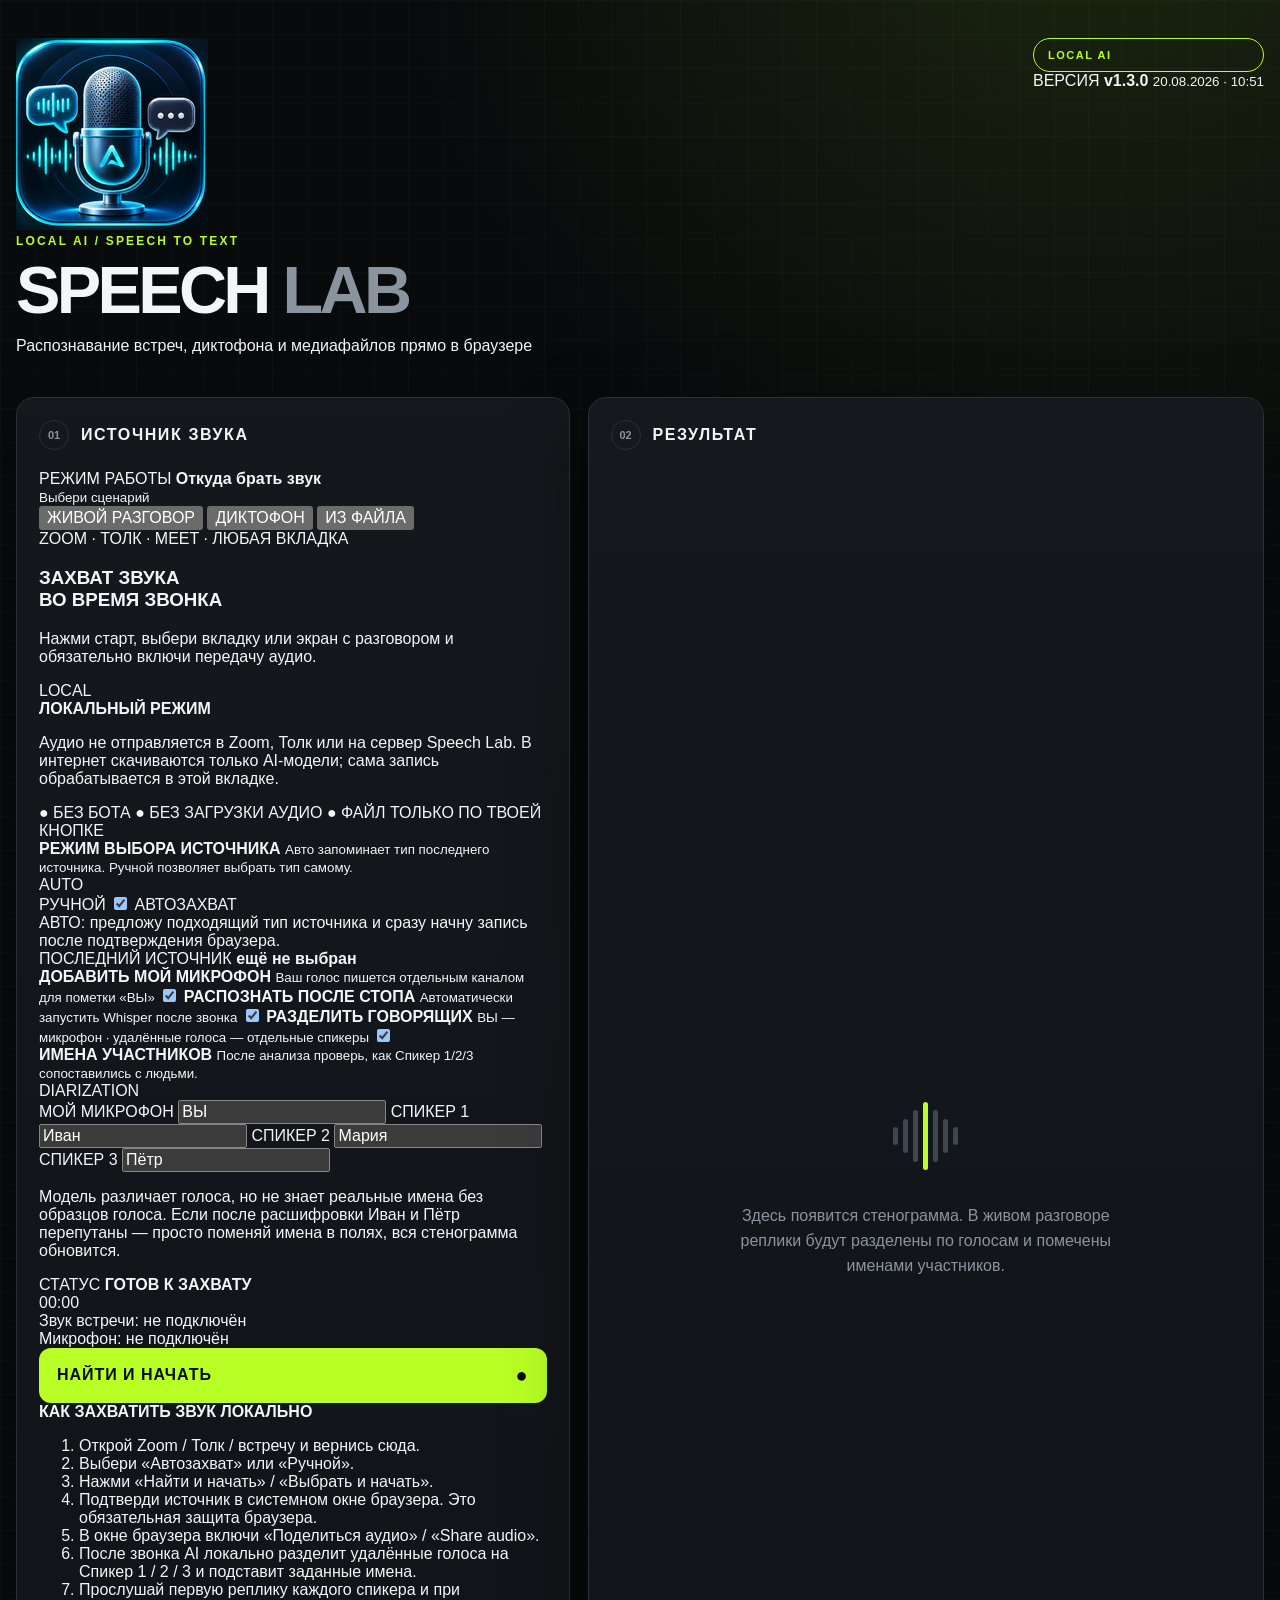
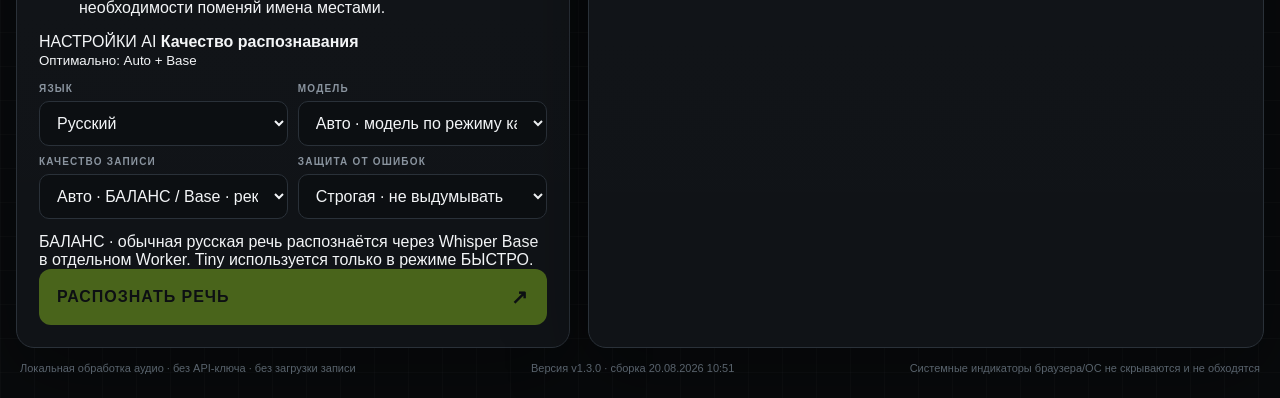
==== _preview.html @ f2f09d4b "Add files via upload" ====
<!doctype html>
<html lang="ru">
<head>
  <meta charset="utf-8" />
  <meta name="viewport" content="width=device-width, initial-scale=1" />
  <meta name="theme-color" content="#0b0d10" />
  <title>Speech Lab — распознавание речи</title>
  <link rel="icon" href="./favicon.ico" sizes="any" />
  <link rel="icon" type="image/png" sizes="32x32" href="./favicon-32.png" />
  <link rel="icon" type="image/png" sizes="192x192" href="./favicon-192.png" />
  <link rel="apple-touch-icon" sizes="180x180" href="./apple-touch-icon.png" />
  <link rel="manifest" href="./site.webmanifest" />
  <link rel="preconnect" href="https://cdn.jsdelivr.net" crossorigin />
  <link rel="preconnect" href="https://cdn.sheetjs.com" crossorigin />
  <link rel="preconnect" href="https://huggingface.co" crossorigin />
  <link rel="stylesheet" href="./styles.css?build=v1.3.0-20260820-1051" />
</head>
<body>
  <main class="shell">
    <header class="topbar">
      <div class="brand-block">
        <div class="brand-mark" aria-hidden="true"><img src="./favicon-192.png" alt="" /></div>
        <div>
          <div class="eyebrow">LOCAL AI / SPEECH TO TEXT</div>
          <h1>SPEECH <span>LAB</span></h1>
          <p class="topbar-subtitle">Распознавание встреч, диктофона и медиафайлов прямо в браузере</p>
        </div>
      </div>
      <div class="topbar-meta">
        <div class="badge">LOCAL AI</div>
        <div class="build-badge" id="buildBadge" aria-label="Версия приложения">
          <span>ВЕРСИЯ</span>
          <strong id="appVersion">v1.3.0</strong>
          <small id="appBuildTime">20.08.2026 · 10:51</small>
        </div>
      </div>
    </header>

    <section class="grid">
      <div class="panel input-panel">
        <div class="panel-head">
          <span>01</span>
          <h2>ИСТОЧНИК ЗВУКА</h2>
        </div>

        <div class="mode-menu-head">
          <div>
            <span>РЕЖИМ РАБОТЫ</span>
            <strong>Откуда брать звук</strong>
          </div>
          <small>Выбери сценарий</small>
        </div>

        <div class="mode-tabs" role="tablist" aria-label="Режим распознавания">
          <button class="mode-tab active" id="liveModeBtn" type="button" data-mode="live" role="tab" aria-selected="true">ЖИВОЙ РАЗГОВОР</button>
          <button class="mode-tab" id="dictaphoneModeBtn" type="button" data-mode="dictaphone" role="tab" aria-selected="false">ДИКТОФОН</button>
          <button class="mode-tab" id="fileModeBtn" type="button" data-mode="file" role="tab" aria-selected="false">ИЗ ФАЙЛА</button>
        </div>

        <section class="mode-section" id="liveMode">
          <div class="live-hero">
            <div class="live-kicker"><span class="live-dot"></span> ZOOM · ТОЛК · MEET · ЛЮБАЯ ВКЛАДКА</div>
            <h3>ЗАХВАТ ЗВУКА<br>ВО ВРЕМЯ ЗВОНКА</h3>
            <p>Нажми старт, выбери вкладку или экран с разговором и обязательно включи передачу аудио.</p>
          </div>

          <div class="privacy-card">
            <div class="privacy-icon">LOCAL</div>
            <div>
              <strong>ЛОКАЛЬНЫЙ РЕЖИМ</strong>
              <p>Аудио не отправляется в Zoom, Толк или на сервер Speech Lab. В интернет скачиваются только AI-модели; сама запись обрабатывается в этой вкладке.</p>
              <div class="privacy-points">
                <span>● БЕЗ БОТА</span>
                <span>● БЕЗ ЗАГРУЗКИ АУДИО</span>
                <span>● ФАЙЛ ТОЛЬКО ПО ТВОЕЙ КНОПКЕ</span>
              </div>
            </div>
          </div>

          <div class="capture-source-mode" id="captureSourceMode">
            <div class="capture-source-mode-head">
              <div>
                <strong>РЕЖИМ ВЫБОРА ИСТОЧНИКА</strong>
                <small>Авто запоминает тип последнего источника. Ручной позволяет выбрать тип самому.</small>
              </div>
              <span class="capture-mode-badge" id="captureModeBadge">AUTO</span>
            </div>

            <label class="capture-mode-switch" for="autoCaptureToggle">
              <span id="manualModeLabel">РУЧНОЙ</span>
              <input id="autoCaptureToggle" type="checkbox" checked />
              <i aria-hidden="true"></i>
              <span id="autoModeLabel">АВТОЗАХВАТ</span>
            </label>

            <div class="capture-mode-hint" id="captureModeHint">
              АВТО: предложу подходящий тип источника и сразу начну запись после подтверждения браузера.
            </div>

            <label class="manual-source hidden" id="manualSourceWrap">
              <span>ЧТО ПРЕДЛОЖИТЬ ПЕРВЫМ</span>
              <select id="manualSourceSelect">
                <option value="browser">Вкладка браузера — Zoom Web / Толк / Meet</option>
                <option value="window">Окно приложения — Zoom Desktop</option>
                <option value="monitor">Экран целиком</option>
              </select>
            </label>

            <div class="last-source" id="lastSourceRow">
              <span>ПОСЛЕДНИЙ ИСТОЧНИК</span>
              <strong id="lastSourceText">ещё не выбран</strong>
            </div>
          </div>

          <div class="capture-options">
            <label class="switch-row">
              <span>
                <strong>ДОБАВИТЬ МОЙ МИКРОФОН</strong>
                <small>Ваш голос пишется отдельным каналом для пометки «ВЫ»</small>
              </span>
              <input id="micToggle" type="checkbox" checked />
              <i></i>
            </label>

            <label class="switch-row">
              <span>
                <strong>РАСПОЗНАТЬ ПОСЛЕ СТОПА</strong>
                <small>Автоматически запустить Whisper после звонка</small>
              </span>
              <input id="autoTranscribeToggle" type="checkbox" checked />
              <i></i>
            </label>

            <label class="switch-row speaker-switch">
              <span>
                <strong>РАЗДЕЛИТЬ ГОВОРЯЩИХ</strong>
                <small>ВЫ — микрофон · удалённые голоса — отдельные спикеры</small>
              </span>
              <input id="speakerLabelsToggle" type="checkbox" checked />
              <i></i>
            </label>
          </div>

          <div class="speaker-config" id="speakerConfig">
            <div class="speaker-config-head">
              <div>
                <strong>ИМЕНА УЧАСТНИКОВ</strong>
                <small>После анализа проверь, как Спикер 1/2/3 сопоставились с людьми.</small>
              </div>
              <span>DIARIZATION</span>
            </div>
            <div class="speaker-name-grid">
              <label class="speaker-name you-name">
                <span>МОЙ МИКРОФОН</span>
                <input id="mySpeakerName" type="text" value="ВЫ" maxlength="32" autocomplete="off" />
              </label>
              <label class="speaker-name">
                <span>СПИКЕР 1</span>
                <input id="speakerName1" type="text" value="Иван" maxlength="32" autocomplete="off" />
              </label>
              <label class="speaker-name">
                <span>СПИКЕР 2</span>
                <input id="speakerName2" type="text" value="Мария" maxlength="32" autocomplete="off" />
              </label>
              <label class="speaker-name">
                <span>СПИКЕР 3</span>
                <input id="speakerName3" type="text" value="Пётр" maxlength="32" autocomplete="off" />
              </label>
            </div>
            <p class="speaker-config-note">Модель различает голоса, но не знает реальные имена без образцов голоса. Если после расшифровки Иван и Пётр перепутаны — просто поменяй имена в полях, вся стенограмма обновится.</p>
          </div>

          <div class="capture-status idle" id="captureStatus">
            <div class="capture-status-main">
              <div>
                <span class="capture-label">СТАТУС</span>
                <strong id="captureStatusText">ГОТОВ К ЗАХВАТУ</strong>
              </div>
              <div class="record-timer" id="recordTimer">00:00</div>
            </div>
            <div class="source-statuses">
              <div><span class="source-indicator" id="systemIndicator"></span><span id="systemStatus">Звук встречи: не подключён</span></div>
              <div><span class="source-indicator" id="micIndicator"></span><span id="micStatus">Микрофон: не подключён</span></div>
            </div>
          </div>

          <div class="capture-actions">
            <button class="primary-btn" id="startCaptureBtn" type="button">
              <span id="startCaptureBtnText">НАЙТИ И НАЧАТЬ</span>
              <span class="arrow">●</span>
            </button>
            <button class="danger-btn hidden" id="stopCaptureBtn" type="button">
              <span>ОСТАНОВИТЬ И СОХРАНИТЬ</span>
              <span>■</span>
            </button>
          </div>

          <div class="capture-help">
            <strong>КАК ЗАХВАТИТЬ ЗВУК ЛОКАЛЬНО</strong>
            <ol>
              <li>Открой Zoom / Толк / встречу и вернись сюда.</li>
              <li>Выбери «Автозахват» или «Ручной».</li>
              <li>Нажми «Найти и начать» / «Выбрать и начать».</li>
              <li>Подтверди источник в системном окне браузера. Это обязательная защита браузера.</li>
              <li>В окне браузера включи «Поделиться аудио» / «Share audio».</li>
              <li>После звонка AI локально разделит удалённые голоса на Спикер 1 / 2 / 3 и подставит заданные имена.</li>
              <li>Прослушай первую реплику каждого спикера и при необходимости поменяй имена местами.</li>
            </ol>
          </div>
        </section>


        <section class="mode-section hidden" id="dictaphoneMode">
          <div class="live-hero dictaphone-hero">
            <div class="live-kicker"><span class="live-dot"></span> МИКРОФОН · ЛОКАЛЬНАЯ ЗАПИСЬ</div>
            <h3>ДИКТОФОН<br>С РАСПОЗНАВАНИЕМ</h3>
            <p>Записывает речь с микрофона в браузере. После остановки запись можно прослушать, скачать и сразу перевести в текст.</p>
          </div>

          <div class="privacy-card">
            <div class="privacy-icon">MIC</div>
            <div>
              <strong>ЗАПИСЬ ТОЛЬКО С МИКРОФОНА</strong>
              <p>Аудио хранится локально в памяти страницы. Оно не отправляется на сервер Speech Lab.</p>
              <div class="privacy-points">
                <span>● ЛОКАЛЬНО</span>
                <span>● БЕЗ API-КЛЮЧА</span>
                <span>● АВТОРАСПОЗНАВАНИЕ</span>
              </div>
            </div>
          </div>

          <div class="capture-options">
            <label class="switch-row">
              <span>
                <strong>РАСПОЗНАТЬ ПОСЛЕ СТОПА</strong>
                <small>После завершения диктофона автоматически запустить Whisper</small>
              </span>
              <input id="dictaphoneAutoTranscribeToggle" type="checkbox" checked />
              <i></i>
            </label>
          </div>

          <div class="capture-status idle" id="dictaphoneStatus">
            <div class="capture-status-main">
              <div>
                <span class="capture-label">ДИКТОФОН</span>
                <strong id="dictaphoneStatusText">ГОТОВ К ЗАПИСИ</strong>
              </div>
              <div class="record-timer" id="dictaphoneTimer">00:00</div>
            </div>
            <div class="source-statuses">
              <div><span class="source-indicator" id="dictaphoneMicIndicator"></span><span id="dictaphoneMicStatus">Микрофон: не подключён</span></div>
            </div>
          </div>

          <div class="capture-actions">
            <button class="primary-btn" id="startDictaphoneBtn" type="button">
              <span>НАЧАТЬ ЗАПИСЬ</span>
              <span class="arrow">●</span>
            </button>
            <button class="danger-btn hidden" id="stopDictaphoneBtn" type="button">
              <span>ОСТАНОВИТЬ</span>
              <span>■</span>
            </button>
          </div>

          <div class="capture-help">
            <strong>КАК ИСПОЛЬЗОВАТЬ</strong>
            <ol>
              <li>Разреши браузеру доступ к микрофону.</li>
              <li>Нажми «Начать запись» и говори.</li>
              <li>Нажми «Остановить».</li>
              <li>При включённом авто-режиме Whisper сразу создаст текст.</li>
            </ol>
          </div>
        </section>

        <section class="mode-section hidden" id="fileMode">
          <label class="dropzone" id="dropzone" for="fileInput">
            <input
              id="fileInput"
              type="file"
              accept="audio/*,video/*,.mp3,.wav,.m4a,.aac,.ogg,.webm,.mp4"
            />
            <div class="drop-icon">＋</div>
            <strong>ПЕРЕТАЩИ ФАЙЛ СЮДА</strong>
            <span>или нажми, чтобы выбрать</span>
            <small>MP3 · WAV · M4A · OGG · WEBM*</small>
          </label>
        </section>

        <div class="file-card hidden" id="fileCard">
          <div>
            <div class="file-label" id="fileLabel">ФАЙЛ</div>
            <div class="file-name" id="fileName">—</div>
            <div class="file-meta" id="fileMeta">—</div>
          </div>
          <button class="icon-btn" id="removeFileBtn" type="button" aria-label="Удалить файл">×</button>
        </div>

        <audio id="audioPreview" class="audio-preview hidden" controls></audio>
        <button class="secondary-btn recording-download hidden" id="downloadAudioBtn" type="button">СКАЧАТЬ АУДИОЗАПИСЬ</button>

        <div class="settings-head">
          <div>
            <span>НАСТРОЙКИ AI</span>
            <strong>Качество распознавания</strong>
          </div>
          <small>Оптимально: Auto + Base</small>
        </div>

        <div class="settings">
          <label>
            <span>ЯЗЫК</span>
            <select id="languageSelect">
              <option value="auto">Определить автоматически</option>
              <option value="russian" selected>Русский</option>
              <option value="english">English</option>
            </select>
          </label>

          <label>
            <span>МОДЕЛЬ</span>
            <select id="modelSelect">
              <option value="auto" selected>Авто · модель по режиму качества</option>
              <option value="onnx-community/whisper-tiny">Whisper Tiny · только скорость</option>
              <option value="onnx-community/whisper-base">Whisper Base · рекомендуется</option>
              <option value="onnx-community/whisper-small">Whisper Small · вручную / очень тяжёлый</option>
            </select>
          </label>

          <label>
            <span>КАЧЕСТВО ЗАПИСИ</span>
            <select id="qualitySelect">
              <option value="auto" selected>Авто · БАЛАНС / Base · рекомендуется</option>
              <option value="fast">БЫСТРО · Tiny · максимум скорости</option>
              <option value="balanced">БАЛАНС · Base · чистая речь</option>
              <option value="accurate">ТОЧНО · Base + точные таймкоды</option>
              <option value="noisy">ШУМ · старая / плохая запись</option>
            </select>
          </label>

          <label>
            <span>ЗАЩИТА ОТ ОШИБОК</span>
            <select id="cleanupSelect">
              <option value="strict" selected>Строгая · не выдумывать</option>
              <option value="standard">Обычная · чистить повторы</option>
              <option value="off">Выключена</option>
            </select>
          </label>
        </div>

        <div class="engine-hint" id="engineHint">БАЛАНС · обычная русская речь распознаётся через Whisper Base в отдельном Worker. Tiny используется только в режиме БЫСТРО.</div>

        <button class="primary-btn" id="transcribeBtn" type="button" disabled>
          <span id="transcribeBtnText">РАСПОЗНАТЬ РЕЧЬ</span>
          <span class="arrow">↗</span>
        </button>

        <div class="progress-wrap hidden" id="progressWrap">
          <div class="progress-line">
            <span id="statusText">Подготовка…</span>
            <span id="progressValue">0%</span>
          </div>
          <div class="progress-track"><div class="progress-bar" id="progressBar"></div></div>
          <div class="status-note" id="statusNote"></div>
        </div>
      </div>

      <div class="panel output-panel">
        <div class="panel-head">
          <span>02</span>
          <h2>РЕЗУЛЬТАТ</h2>
        </div>

        <div class="result-empty" id="resultEmpty">
          <div class="signal" aria-hidden="true">
            <i></i><i></i><i></i><i></i><i></i><i></i><i></i>
          </div>
          <p>Здесь появится стенограмма. В живом разговоре реплики будут разделены по голосам и помечены именами участников.</p>
        </div>

        <div class="result hidden" id="resultBlock">
          <div class="result-stats">
            <div><span>СЛОВ</span><strong id="wordCount">0</strong></div>
            <div><span>СЕГМЕНТОВ</span><strong id="segmentCount">0</strong></div>
            <div><span>ВРЕМЯ</span><strong id="audioDuration">—</strong></div>
          </div>

          <textarea id="transcript" spellcheck="true" aria-label="Распознанный текст"></textarea>

          <div class="result-actions">
            <button class="secondary-btn result-copy-btn" id="copyBtn" type="button">СКОПИРОВАТЬ ТЕКСТ</button>
            <button class="secondary-btn" id="downloadExcelBtn" type="button">ВЫГРУЗИТЬ В EXCEL</button>
            <button class="secondary-btn" id="downloadBtn" type="button">СКАЧАТЬ .TXT</button>
          </div>

          <details class="segments-box" id="segmentsBox">
            <summary>ПОКАЗАТЬ РЕПЛИКИ И ТАЙМКОДЫ</summary>
            <div id="segmentsList" class="segments-list"></div>
          </details>
        </div>
      </div>
    </section>

    <footer>
      <span>Локальная обработка аудио · без API-ключа · без загрузки записи</span>
      <span id="footerBuild">Версия v1.3.0 · сборка 20.08.2026 10:51</span>
      <span>Системные индикаторы браузера/ОС не скрываются и не обходятся</span>
    </footer>
  </main>

  <div class="toast" id="toast" role="status" aria-live="polite"></div>

  
</body>
</html>
---- styles.css ----
:root {
  color-scheme: dark;
  --bg: #080a0c;
  --panel: #101317;
  --panel-2: #15191e;
  --line: #2a3139;
  --text: #f3f5f7;
  --muted: #8a949f;
  --accent: #b7ff24;
  --accent-2: #d5ff7a;
  --danger: #ff5e66;
  --radius: 18px;
  --shadow: 0 26px 80px rgba(0, 0, 0, .34);
}

* { box-sizing: border-box; }

html, body { margin: 0; min-height: 100%; background: var(--bg); color: var(--text); }

body {
  font-family: Arial, Helvetica, sans-serif;
  background:
    radial-gradient(circle at 86% -8%, rgba(183,255,36,.12), transparent 30%),
    linear-gradient(rgba(255,255,255,.018) 1px, transparent 1px),
    linear-gradient(90deg, rgba(255,255,255,.018) 1px, transparent 1px),
    var(--bg);
  background-size: auto, 34px 34px, 34px 34px, auto;
}

button, input, select, textarea { font: inherit; }
button, label[for] { -webkit-tap-highlight-color: transparent; }

.shell { width: min(1440px, calc(100% - 32px)); margin: 0 auto; padding: 38px 0 24px; }

.topbar {
  display: flex;
  align-items: flex-start;
  justify-content: space-between;
  gap: 24px;
  margin-bottom: 26px;
}

.eyebrow {
  color: var(--accent);
  font-size: 12px;
  font-weight: 800;
  letter-spacing: .18em;
  margin-bottom: 12px;
}

h1 {
  margin: 0;
  font-size: clamp(36px, 5.2vw, 82px);
  line-height: .92;
  letter-spacing: -.055em;
  font-weight: 900;
}

h1 span { color: var(--muted); }

.badge {
  border: 1px solid var(--accent);
  color: var(--accent);
  border-radius: 999px;
  padding: 10px 14px;
  font-size: 11px;
  font-weight: 800;
  letter-spacing: .14em;
  white-space: nowrap;
}

.grid { display: grid; grid-template-columns: minmax(0, .9fr) minmax(0, 1.1fr); gap: 18px; }

.panel {
  background: linear-gradient(180deg, rgba(255,255,255,.018), rgba(255,255,255,0)), var(--panel);
  border: 1px solid var(--line);
  border-radius: var(--radius);
  padding: 22px;
  box-shadow: var(--shadow);
  min-height: 650px;
}

.panel-head { display: flex; align-items: center; gap: 12px; margin-bottom: 20px; }
.panel-head span {
  display: grid; place-items: center; width: 30px; height: 30px;
  border: 1px solid var(--line); border-radius: 50%; color: var(--muted); font-size: 11px; font-weight: 700;
}
.panel-head h2 { margin: 0; font-size: 16px; letter-spacing: .1em; }

.dropzone {
  min-height: 250px;
  border: 1px dashed #434c55;
  background: var(--panel-2);
  border-radius: 14px;
  display: flex;
  flex-direction: column;
  align-items: center;
  justify-content: center;
  gap: 8px;
  cursor: pointer;
  transition: .18s ease;
  text-align: center;
  padding: 24px;
}

.dropzone:hover, .dropzone.dragging { border-color: var(--accent); background: #171d16; transform: translateY(-1px); }
.dropzone input { position: absolute; opacity: 0; pointer-events: none; }
.drop-icon {
  width: 58px; height: 58px; display: grid; place-items: center; border-radius: 50%;
  border: 1px solid #48515b; font-size: 34px; font-weight: 200; color: var(--accent); margin-bottom: 8px;
}
.dropzone strong { font-size: 16px; letter-spacing: .04em; }
.dropzone span { color: var(--muted); font-size: 14px; }
.dropzone small { color: #66717d; font-size: 11px; margin-top: 6px; letter-spacing: .08em; }

.file-card {
  margin-top: 12px;
  display: flex;
  justify-content: space-between;
  gap: 12px;
  align-items: center;
  border: 1px solid var(--line);
  background: #0d1013;
  border-radius: 12px;
  padding: 14px;
}
.file-label { color: var(--accent); font-size: 10px; font-weight: 800; letter-spacing: .13em; margin-bottom: 5px; }
.file-name { font-weight: 700; max-width: 440px; overflow: hidden; text-overflow: ellipsis; white-space: nowrap; }
.file-meta { color: var(--muted); font-size: 12px; margin-top: 4px; }
.icon-btn { border: 0; background: transparent; color: var(--muted); font-size: 28px; line-height: 1; cursor: pointer; padding: 4px 8px; }
.icon-btn:hover { color: var(--danger); }

.audio-preview { width: 100%; margin: 12px 0 0; height: 42px; }

.settings { display: grid; grid-template-columns: 1fr 1fr; gap: 10px; margin: 14px 0; }
.settings label { display: grid; gap: 7px; }
.settings label > span { color: var(--muted); font-weight: 700; font-size: 10px; letter-spacing: .12em; }
select {
  width: 100%; background: #0c0f12; color: var(--text); border: 1px solid var(--line); border-radius: 10px; padding: 12px 13px;
  outline: none;
}
select:focus { border-color: var(--accent); }

.primary-btn {
  width: 100%; border: 0; background: var(--accent); color: #080a0c; border-radius: 12px; padding: 16px 18px;
  font-weight: 900; letter-spacing: .06em; display: flex; justify-content: space-between; align-items: center; cursor: pointer;
  transition: .16s ease;
}
.primary-btn:hover:not(:disabled) { transform: translateY(-1px); background: var(--accent-2); }
.primary-btn:disabled { cursor: not-allowed; opacity: .34; }
.primary-btn .arrow { font-size: 20px; }

.progress-wrap { margin-top: 16px; }
.progress-line { display: flex; justify-content: space-between; gap: 12px; color: var(--muted); font-size: 12px; margin-bottom: 8px; }
.progress-track { width: 100%; height: 8px; border-radius: 999px; overflow: hidden; background: #07090b; border: 1px solid #252b31; }
.progress-bar { height: 100%; width: 0%; background: var(--accent); transition: width .18s ease; }
.status-note { margin-top: 8px; color: #69737d; font-size: 11px; line-height: 1.45; }

.output-panel { display: flex; flex-direction: column; }
.result-empty { flex: 1; display: grid; place-items: center; align-content: center; text-align: center; color: var(--muted); padding: 40px; }
.result-empty p { max-width: 390px; line-height: 1.55; }

.signal { height: 72px; display: flex; align-items: center; gap: 5px; margin-bottom: 16px; }
.signal i { width: 5px; border-radius: 99px; background: #3e4650; animation: pulse 1.25s ease-in-out infinite; }
.signal i:nth-child(1), .signal i:nth-child(7) { height: 18px; animation-delay: -.1s; }
.signal i:nth-child(2), .signal i:nth-child(6) { height: 34px; animation-delay: -.25s; }
.signal i:nth-child(3), .signal i:nth-child(5) { height: 52px; animation-delay: -.4s; }
.signal i:nth-child(4) { height: 68px; background: var(--accent); animation-delay: -.55s; }
@keyframes pulse { 0%,100%{ transform: scaleY(.68); opacity:.55 } 50%{ transform: scaleY(1); opacity:1 } }

.result { display: flex; flex-direction: column; flex: 1; min-height: 0; }
.result-stats { display: grid; grid-template-columns: repeat(3, 1fr); border: 1px solid var(--line); border-radius: 12px; overflow: hidden; margin-bottom: 12px; }
.result-stats div { padding: 12px 14px; display: grid; gap: 5px; border-right: 1px solid var(--line); }
.result-stats div:last-child { border-right: 0; }
.result-stats span { color: var(--muted); font-size: 9px; letter-spacing: .14em; font-weight: 700; }
.result-stats strong { font-size: 17px; }

#transcript {
  width: 100%; flex: 1; min-height: 360px; resize: vertical; border: 1px solid var(--line); border-radius: 12px;
  background: #0a0d10; color: var(--text); padding: 18px; outline: none; line-height: 1.65; font-size: 16px;
}
#transcript:focus { border-color: #48535d; }

.result-actions { display: grid; grid-template-columns: 1fr 1fr; gap: 10px; margin-top: 10px; }
.secondary-btn { border: 1px solid var(--line); background: #15191d; color: var(--text); border-radius: 10px; padding: 12px; font-weight: 800; font-size: 11px; letter-spacing: .06em; cursor: pointer; }
.secondary-btn:hover { border-color: #59636d; background: #1a1f24; }

.segments-box { margin-top: 10px; border: 1px solid var(--line); border-radius: 10px; overflow: hidden; background: #0d1013; }
.segments-box summary { cursor: pointer; list-style: none; padding: 12px 14px; color: var(--muted); font-size: 10px; letter-spacing: .09em; font-weight: 800; }
.segments-box summary::-webkit-details-marker { display: none; }
.segments-list { max-height: 240px; overflow: auto; border-top: 1px solid var(--line); }
.segment { display: grid; grid-template-columns: 74px 1fr; gap: 12px; padding: 10px 14px; border-bottom: 1px solid #1c2228; font-size: 13px; line-height: 1.45; }
.segment:last-child { border-bottom: 0; }
.segment-time { color: var(--accent); font-family: ui-monospace, SFMono-Regular, Menlo, Consolas, monospace; font-size: 11px; }
.segment-text { color: #c9d0d6; }

footer { display: flex; justify-content: space-between; gap: 16px; color: #59636d; font-size: 11px; padding: 14px 4px 0; }

.hidden { display: none !important; }

.toast {
  position: fixed; left: 50%; bottom: 26px; transform: translate(-50%, 22px); opacity: 0; pointer-events: none;
  background: #e7ecef; color: #080a0c; border-radius: 999px; padding: 10px 16px; font-size: 12px; font-weight: 800;
  transition: .2s ease; z-index: 20;
}
.toast.show { opacity: 1; transform: translate(-50%, 0); }
.toast.error { background: #ffb1b5; }

@media (max-width: 900px) {
  .shell { width: min(100% - 20px, 760px); padding-top: 24px; }
  .grid { grid-template-columns: 1fr; }
  .panel { min-height: auto; }
  .output-panel { min-height: 600px; }
  .topbar { align-items: flex-end; }
}

@media (max-width: 560px) {
  .topbar { display: block; }
  .badge { display: inline-block; margin-top: 14px; }
  .panel { padding: 15px; border-radius: 14px; }
  .settings, .result-actions { grid-template-columns: 1fr; }
  .dropzone { min-height: 210px; }
  .result-stats { grid-template-columns: 1fr 1fr 1fr; }
  .result-stats div { padding: 10px; }
  #transcript { min-height: 320px; }
  footer { flex-direction: column; }
}

/* v1.3.2 capture diagnostics */
.capture-diagnostic {
  margin: 14px 0 16px;
  padding: 16px;
  border: 1px solid rgba(255, 191, 71, .38);
  background: rgba(255, 191, 71, .065);
  border-radius: 16px;
  display: grid;
  gap: 12px;
}
.capture-diagnostic.hidden { display: none; }
.capture-diagnostic strong {
  display: block;
  margin-bottom: 6px;
  color: #ffd36b;
  font-size: 12px;
  letter-spacing: .08em;
}
.capture-diagnostic p {
  margin: 0;
  color: #c8cdd3;
  line-height: 1.55;
  font-size: 13px;
}
.capture-diagnostic-actions {
  display: flex;
  flex-wrap: wrap;
  gap: 8px;
}
.diagnostic-btn {
  appearance: none;
  border: 1px solid rgba(255, 211, 107, .42);
  background: rgba(255, 211, 107, .10);
  color: #f5f7f8;
  border-radius: 10px;
  min-height: 38px;
  padding: 0 12px;
  font: inherit;
  font-size: 11px;
  font-weight: 800;
  letter-spacing: .055em;
  cursor: pointer;
}
.diagnostic-btn:hover { background: rgba(255, 211, 107, .16); }
.diagnostic-btn.secondary { border-color: rgba(82, 215, 255, .32); background: rgba(82, 215, 255, .06); }
.source-indicator.connected { background: #45e789 !important; box-shadow: 0 0 0 4px rgba(69,231,137,.08), 0 0 16px rgba(69,231,137,.42); }
.source-indicator.error { background: #ff5d68 !important; box-shadow: 0 0 0 4px rgba(255,93,104,.08), 0 0 16px rgba(255,93,104,.34); }
.capture-status.warning { border-color: rgba(255,191,71,.44); }
.capture-status.working { border-color: rgba(82,215,255,.32); }
.capture-status.recording { border-color: rgba(69,231,137,.48); }
.capture-status.error { border-color: rgba(255,93,104,.5); }
@media (max-width: 640px) {
  .capture-diagnostic-actions { flex-direction: column; }
  .diagnostic-btn { width: 100%; }
}
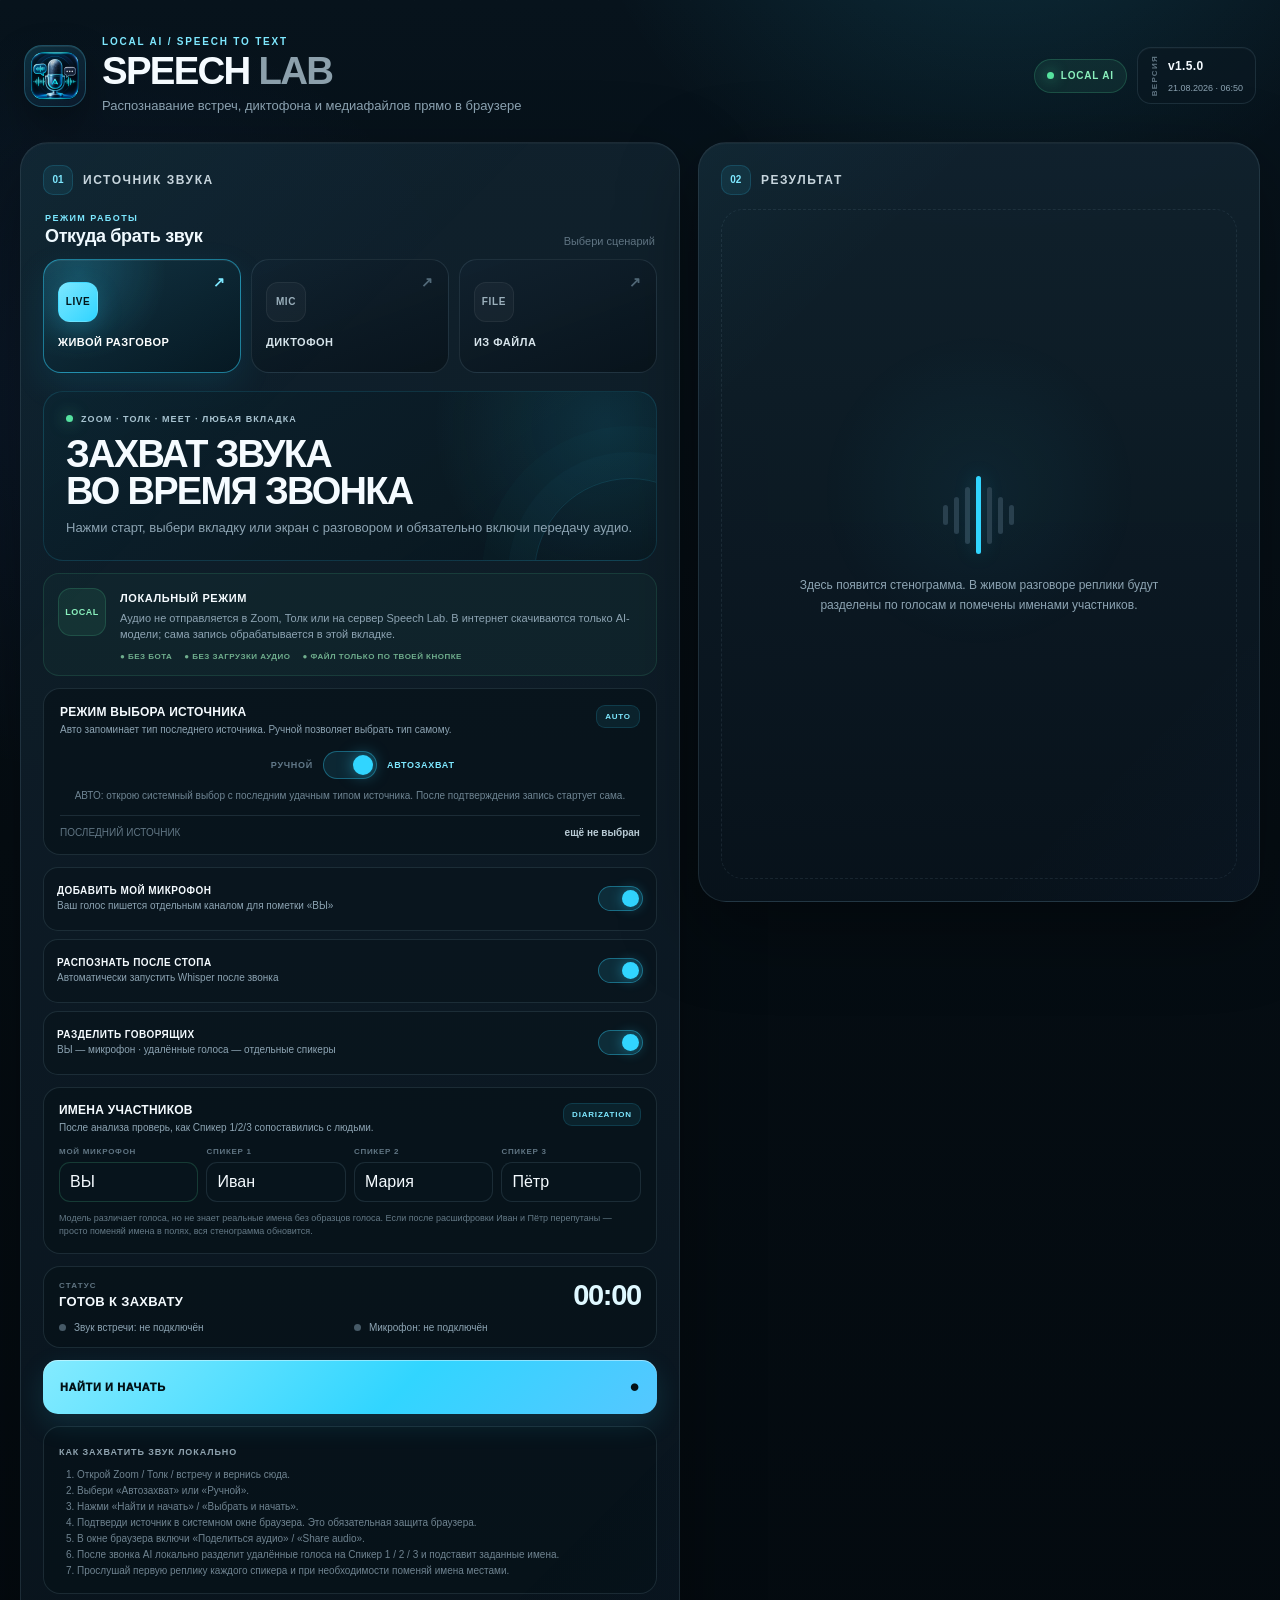
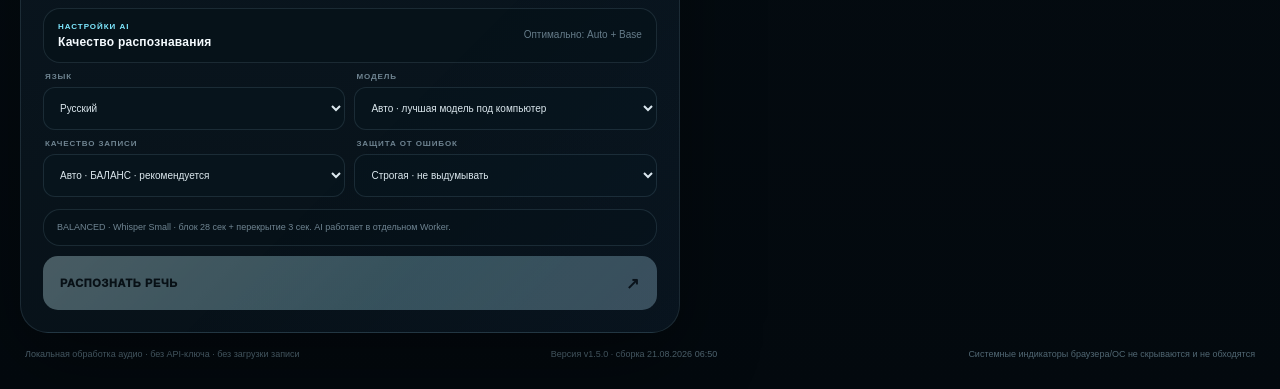
==== commit 5132bbf2: "Add files via upload" ====
--- a/_preview.html
+++ b/_preview.html
@@ -13,7 +13,7 @@
   <link rel="preconnect" href="https://cdn.jsdelivr.net" crossorigin />
   <link rel="preconnect" href="https://cdn.sheetjs.com" crossorigin />
   <link rel="preconnect" href="https://huggingface.co" crossorigin />
-  <link rel="stylesheet" href="./styles.css?build=v1.3.0-20260820-1051" />
+  <link rel="stylesheet" href="./styles.css?build=v1.5.0-20260821-0650" />
 </head>
 <body>
   <main class="shell">
@@ -30,8 +30,8 @@
         <div class="badge">LOCAL AI</div>
         <div class="build-badge" id="buildBadge" aria-label="Версия приложения">
           <span>ВЕРСИЯ</span>
-          <strong id="appVersion">v1.3.0</strong>
-          <small id="appBuildTime">20.08.2026 · 10:51</small>
+          <strong id="appVersion">v1.5.0</strong>
+          <small id="appBuildTime">21.08.2026 · 06:50</small>
         </div>
       </div>
     </header>
@@ -184,6 +184,17 @@
             </div>
           </div>
 
+          <div class="capture-diagnostic hidden" id="captureDiagnostic" role="alert">
+            <div>
+              <strong id="captureDiagnosticTitle">ПРОВЕРКА ИСТОЧНИКА</strong>
+              <p id="captureDiagnosticText">Проверь выбор вкладки и разрешение на аудио.</p>
+            </div>
+            <div class="capture-diagnostic-actions">
+              <button class="diagnostic-btn" id="retryTabCaptureBtn" type="button">ПОВТОРИТЬ: ВКЛАДКА СО ЗВУКОМ</button>
+              <button class="diagnostic-btn secondary" id="testMicBtn" type="button">ПРОВЕРИТЬ МИКРОФОН</button>
+            </div>
+          </div>
+
           <div class="capture-actions">
             <button class="primary-btn" id="startCaptureBtn" type="button">
               <span id="startCaptureBtnText">НАЙТИ И НАЧАТЬ</span>
@@ -323,21 +334,23 @@
           <label>
             <span>МОДЕЛЬ</span>
             <select id="modelSelect">
-              <option value="auto" selected>Авто · модель по режиму качества</option>
+              <option value="auto" selected>Авто · лучшая модель под компьютер</option>
+              <option value="onnx-community/whisper-large-v3-turbo">Whisper Large-v3-Turbo · максимум качества / WebGPU</option>
+              <option value="onnx-community/whisper-small">Whisper Small · высокое качество</option>
+              <option value="onnx-community/whisper-base">Whisper Base · баланс на CPU</option>
               <option value="onnx-community/whisper-tiny">Whisper Tiny · только скорость</option>
-              <option value="onnx-community/whisper-base">Whisper Base · рекомендуется</option>
-              <option value="onnx-community/whisper-small">Whisper Small · вручную / очень тяжёлый</option>
             </select>
           </label>
 
           <label>
             <span>КАЧЕСТВО ЗАПИСИ</span>
             <select id="qualitySelect">
-              <option value="auto" selected>Авто · БАЛАНС / Base · рекомендуется</option>
-              <option value="fast">БЫСТРО · Tiny · максимум скорости</option>
-              <option value="balanced">БАЛАНС · Base · чистая речь</option>
-              <option value="accurate">ТОЧНО · Base + точные таймкоды</option>
+              <option value="auto" selected>Авто · БАЛАНС · рекомендуется</option>
+              <option value="balanced">БАЛАНС · Small на GPU / Base на CPU</option>
+              <option value="accurate">ТОЧНО · Large-v3-Turbo на GPU</option>
+              <option value="max">МАКСИМУМ · Turbo + повторная проверка</option>
               <option value="noisy">ШУМ · старая / плохая запись</option>
+              <option value="fast">БЫСТРО · Tiny · только черновик</option>
             </select>
           </label>
 
@@ -351,7 +364,7 @@
           </label>
         </div>
 
-        <div class="engine-hint" id="engineHint">БАЛАНС · обычная русская речь распознаётся через Whisper Base в отдельном Worker. Tiny используется только в режиме БЫСТРО.</div>
+        <div class="engine-hint" id="engineHint">АВТО · на WebGPU используется Whisper Small, а режимы ТОЧНО/МАКСИМУМ переключаются на Large-v3-Turbo. На CPU используется безопасный Base fallback.</div>
 
         <button class="primary-btn" id="transcribeBtn" type="button" disabled>
           <span id="transcribeBtnText">РАСПОЗНАТЬ РЕЧЬ</span>
@@ -406,13 +419,13 @@
 
     <footer>
       <span>Локальная обработка аудио · без API-ключа · без загрузки записи</span>
-      <span id="footerBuild">Версия v1.3.0 · сборка 20.08.2026 10:51</span>
+      <span id="footerBuild">Версия v1.5.0 · сборка 21.08.2026 06:50</span>
       <span>Системные индикаторы браузера/ОС не скрываются и не обходятся</span>
     </footer>
   </main>
 
   <div class="toast" id="toast" role="status" aria-live="polite"></div>
 
-  
+  <script defer src="./app.js?build=v1.5.0-20260821-0650"></script>
 </body>
 </html>
--- a/styles.css
+++ b/styles.css
@@ -1,283 +1,797 @@
 :root {
   color-scheme: dark;
-  --bg: #080a0c;
-  --panel: #101317;
-  --panel-2: #15191e;
-  --line: #2a3139;
-  --text: #f3f5f7;
-  --muted: #8a949f;
-  --accent: #b7ff24;
-  --accent-2: #d5ff7a;
-  --danger: #ff5e66;
-  --radius: 18px;
-  --shadow: 0 26px 80px rgba(0, 0, 0, .34);
+  --bg: #061018;
+  --bg-deep: #03090e;
+  --surface: rgba(12, 24, 34, .88);
+  --surface-strong: #0c1822;
+  --surface-soft: #102230;
+  --surface-hover: #142a38;
+  --line: rgba(151, 190, 211, .14);
+  --line-strong: rgba(151, 190, 211, .26);
+  --text: #f5fbff;
+  --muted: #8da4b3;
+  --muted-2: #607583;
+  --cyan: #31d5ff;
+  --cyan-2: #7ee8ff;
+  --blue: #4f7cff;
+  --green: #56e39f;
+  --amber: #ffcb66;
+  --danger: #ff6473;
+  --radius-xl: 28px;
+  --radius-lg: 22px;
+  --radius-md: 16px;
+  --radius-sm: 12px;
+  --shadow: 0 26px 80px rgba(0, 0, 0, .36);
+  --glow: 0 0 0 1px rgba(49, 213, 255, .07), 0 18px 46px rgba(0, 0, 0, .22);
 }
 
 * { box-sizing: border-box; }
-
-html, body { margin: 0; min-height: 100%; background: var(--bg); color: var(--text); }
-
+html { min-height: 100%; background: var(--bg-deep); }
 body {
+  margin: 0;
+  min-height: 100%;
+  color: var(--text);
   font-family: Arial, Helvetica, sans-serif;
   background:
-    radial-gradient(circle at 86% -8%, rgba(183,255,36,.12), transparent 30%),
+    radial-gradient(circle at 78% -10%, rgba(49, 213, 255, .16), transparent 27rem),
+    radial-gradient(circle at 8% 20%, rgba(79, 124, 255, .08), transparent 24rem),
+    linear-gradient(180deg, #07131c 0%, #050d13 42%, #03090e 100%);
+  overflow-x: hidden;
+}
+body::before {
+  content: "";
+  position: fixed;
+  inset: 0;
+  pointer-events: none;
+  opacity: .32;
+  background-image:
     linear-gradient(rgba(255,255,255,.018) 1px, transparent 1px),
-    linear-gradient(90deg, rgba(255,255,255,.018) 1px, transparent 1px),
-    var(--bg);
-  background-size: auto, 34px 34px, 34px 34px, auto;
+    linear-gradient(90deg, rgba(255,255,255,.018) 1px, transparent 1px);
+  background-size: 46px 46px;
+  mask-image: linear-gradient(to bottom, #000, transparent 82%);
 }
 
 button, input, select, textarea { font: inherit; }
-button, label[for] { -webkit-tap-highlight-color: transparent; }
-
-.shell { width: min(1440px, calc(100% - 32px)); margin: 0 auto; padding: 38px 0 24px; }
-
+button, label[for], select { -webkit-tap-highlight-color: transparent; }
+button { color: inherit; }
+::selection { background: rgba(49, 213, 255, .28); color: #fff; }
+
+.shell {
+  position: relative;
+  z-index: 1;
+  width: min(1540px, calc(100% - 40px));
+  margin: 0 auto;
+  padding: 28px 0 28px;
+}
+
+/* Header */
 .topbar {
+  display: flex;
+  align-items: center;
+  justify-content: space-between;
+  gap: 24px;
+  padding: 8px 4px 26px;
+}
+.brand-block { display: flex; align-items: center; gap: 16px; min-width: 0; }
+.brand-mark {
+  width: 62px;
+  height: 62px;
+  padding: 6px;
+  border-radius: 18px;
+  background: linear-gradient(145deg, rgba(49,213,255,.15), rgba(79,124,255,.06));
+  border: 1px solid rgba(86, 220, 255, .24);
+  box-shadow: 0 14px 36px rgba(0,0,0,.28), inset 0 1px 0 rgba(255,255,255,.08);
+  flex: 0 0 auto;
+}
+.brand-mark img { width: 100%; height: 100%; display: block; border-radius: 13px; object-fit: cover; }
+.eyebrow {
+  color: var(--cyan-2);
+  font-size: 10px;
+  font-weight: 800;
+  letter-spacing: .18em;
+  margin-bottom: 5px;
+}
+h1 {
+  margin: 0;
+  font-size: clamp(28px, 3vw, 46px);
+  line-height: 1;
+  letter-spacing: -.045em;
+  font-weight: 900;
+}
+h1 span { color: #8ca0ac; font-weight: 700; }
+.topbar-subtitle { margin: 7px 0 0; color: var(--muted); font-size: 13px; line-height: 1.4; }
+.topbar-meta { display: flex; align-items: center; gap: 10px; flex: 0 0 auto; }
+.badge {
+  display: inline-flex;
+  align-items: center;
+  gap: 7px;
+  min-height: 34px;
+  padding: 0 12px;
+  border-radius: 999px;
+  background: rgba(86, 227, 159, .08);
+  border: 1px solid rgba(86, 227, 159, .2);
+  color: #8af0bd;
+  font-size: 10px;
+  font-weight: 800;
+  letter-spacing: .08em;
+}
+.badge::before { content: ""; width: 7px; height: 7px; border-radius: 50%; background: var(--green); box-shadow: 0 0 14px rgba(86,227,159,.7); }
+.build-badge {
+  display: grid;
+  grid-template-columns: auto auto;
+  gap: 2px 9px;
+  align-items: center;
+  min-height: 46px;
+  padding: 7px 12px;
+  border-radius: 14px;
+  border: 1px solid var(--line);
+  background: rgba(11, 24, 34, .72);
+  box-shadow: inset 0 1px 0 rgba(255,255,255,.025);
+}
+.build-badge span { grid-row: 1 / 3; color: var(--muted-2); font-size: 8px; font-weight: 800; letter-spacing: .16em; writing-mode: vertical-rl; transform: rotate(180deg); }
+.build-badge strong { font-size: 12px; letter-spacing: .03em; }
+.build-badge small { color: var(--muted); font-size: 9px; }
+
+/* Main layout */
+.grid { display: grid; grid-template-columns: minmax(0, 1.08fr) minmax(420px, .92fr); gap: 18px; align-items: start; }
+.panel {
+  position: relative;
+  min-width: 0;
+  border: 1px solid var(--line);
+  border-radius: var(--radius-xl);
+  background: linear-gradient(180deg, rgba(17, 34, 46, .93), rgba(8, 19, 27, .94));
+  box-shadow: var(--shadow), inset 0 1px 0 rgba(255,255,255,.035);
+  overflow: hidden;
+}
+.input-panel { padding: 22px; }
+.output-panel {
+  display: flex;
+  flex-direction: column;
+  min-height: 760px;
+  padding: 22px;
+  position: sticky;
+  top: 16px;
+}
+.panel::after {
+  content: "";
+  position: absolute;
+  inset: 0;
+  pointer-events: none;
+  border-radius: inherit;
+  background: linear-gradient(135deg, rgba(49,213,255,.035), transparent 22%, transparent 78%, rgba(79,124,255,.025));
+}
+.panel-head {
+  position: relative;
+  z-index: 1;
+  display: flex;
+  align-items: center;
+  gap: 10px;
+  margin-bottom: 18px;
+}
+.panel-head > span {
+  display: grid;
+  place-items: center;
+  width: 30px;
+  height: 30px;
+  border-radius: 10px;
+  background: rgba(49, 213, 255, .08);
+  border: 1px solid rgba(49, 213, 255, .16);
+  color: var(--cyan-2);
+  font-size: 10px;
+  font-weight: 900;
+}
+.panel-head h2 { margin: 0; font-size: 12px; letter-spacing: .13em; color: #c7d5dd; }
+
+/* Mode navigation — main visual focus */
+.mode-menu-head {
+  display: flex;
+  align-items: flex-end;
+  justify-content: space-between;
+  gap: 18px;
+  margin: 2px 2px 12px;
+}
+.mode-menu-head > div { display: grid; gap: 3px; }
+.mode-menu-head span { color: var(--cyan-2); font-size: 9px; font-weight: 900; letter-spacing: .16em; }
+.mode-menu-head strong { font-size: 18px; letter-spacing: -.02em; }
+.mode-menu-head small { color: var(--muted-2); font-size: 11px; }
+.mode-tabs {
+  display: grid;
+  grid-template-columns: repeat(3, minmax(0, 1fr));
+  gap: 10px;
+  margin-bottom: 18px;
+}
+.mode-tab {
+  position: relative;
+  min-height: 114px;
+  padding: 15px 14px 14px;
+  border: 1px solid var(--line);
+  border-radius: 18px;
+  background: linear-gradient(160deg, rgba(17, 34, 47, .9), rgba(9, 20, 28, .96));
+  color: #d7e4eb;
+  cursor: pointer;
+  text-align: left;
+  font-size: 11px;
+  line-height: 1.25;
+  font-weight: 850;
+  letter-spacing: .045em;
+  transition: transform .18s ease, border-color .18s ease, background .18s ease, box-shadow .18s ease;
+  overflow: hidden;
+}
+.mode-tab::before {
+  display: grid;
+  place-items: center;
+  width: 38px;
+  height: 38px;
+  margin-bottom: 14px;
+  border-radius: 12px;
+  background: rgba(255,255,255,.035);
+  border: 1px solid rgba(255,255,255,.06);
+  color: #9cb0bc;
+  font-size: 10px;
+  font-weight: 900;
+  letter-spacing: .06em;
+  transition: .18s ease;
+}
+#liveModeBtn::before { content: "LIVE"; }
+#dictaphoneModeBtn::before { content: "MIC"; }
+#fileModeBtn::before { content: "FILE"; }
+.mode-tab::after {
+  content: "↗";
+  position: absolute;
+  right: 14px;
+  top: 14px;
+  color: #526a79;
+  font-size: 14px;
+  transition: .18s ease;
+}
+.mode-tab:hover {
+  transform: translateY(-2px);
+  border-color: rgba(49, 213, 255, .24);
+  background: linear-gradient(160deg, rgba(21, 43, 57, .94), rgba(10, 23, 32, .98));
+}
+.mode-tab:hover::after { color: var(--cyan); transform: translate(2px,-2px); }
+.mode-tab.active {
+  border-color: rgba(49, 213, 255, .5);
+  background:
+    radial-gradient(circle at 18% 12%, rgba(49,213,255,.19), transparent 46%),
+    linear-gradient(155deg, rgba(18, 48, 63, .98), rgba(7, 25, 35, .98));
+  box-shadow: 0 12px 34px rgba(0, 178, 224, .11), inset 0 1px 0 rgba(255,255,255,.06);
+  color: #fff;
+}
+.mode-tab.active::before {
+  color: #021217;
+  background: linear-gradient(135deg, var(--cyan-2), var(--cyan));
+  border-color: transparent;
+  box-shadow: 0 8px 24px rgba(49,213,255,.22);
+}
+.mode-tab.active::after { color: var(--cyan-2); }
+.mode-tab:focus-visible { outline: 2px solid var(--cyan); outline-offset: 3px; }
+
+.mode-section { animation: modeIn .22s ease; }
+@keyframes modeIn { from { opacity: 0; transform: translateY(5px); } to { opacity: 1; transform: translateY(0); } }
+
+/* Scenario cards */
+.live-hero {
+  position: relative;
+  padding: 22px;
+  border-radius: 20px;
+  border: 1px solid rgba(49, 213, 255, .14);
+  background:
+    radial-gradient(circle at 92% 20%, rgba(49,213,255,.12), transparent 30%),
+    linear-gradient(145deg, rgba(12, 35, 47, .82), rgba(8, 21, 29, .88));
+  overflow: hidden;
+}
+.live-hero::after {
+  content: "";
+  position: absolute;
+  width: 190px;
+  height: 190px;
+  right: -70px;
+  bottom: -110px;
+  border: 1px solid rgba(49,213,255,.13);
+  border-radius: 50%;
+  box-shadow: 0 0 0 26px rgba(49,213,255,.025), 0 0 0 52px rgba(49,213,255,.015);
+}
+.live-kicker { display: flex; align-items: center; gap: 8px; color: #a9c3d0; font-size: 9px; font-weight: 800; letter-spacing: .12em; }
+.live-dot { width: 7px; height: 7px; border-radius: 50%; background: var(--green); box-shadow: 0 0 16px rgba(86,227,159,.7); }
+.live-hero h3 { position: relative; z-index: 1; margin: 12px 0 8px; font-size: clamp(25px, 3vw, 38px); line-height: .98; letter-spacing: -.045em; }
+.live-hero p { position: relative; z-index: 1; max-width: 650px; margin: 0; color: var(--muted); font-size: 13px; line-height: 1.55; }
+.dictaphone-hero { border-color: rgba(79,124,255,.18); background: radial-gradient(circle at 92% 20%, rgba(79,124,255,.12), transparent 30%), linear-gradient(145deg, rgba(17,31,52,.84), rgba(8,21,29,.88)); }
+
+.privacy-card {
+  display: grid;
+  grid-template-columns: auto 1fr;
+  gap: 14px;
+  margin-top: 12px;
+  padding: 14px;
+  border-radius: 16px;
+  border: 1px solid rgba(86, 227, 159, .13);
+  background: rgba(86, 227, 159, .035);
+}
+.privacy-icon {
+  display: grid;
+  place-items: center;
+  width: 48px;
+  height: 48px;
+  border-radius: 13px;
+  background: rgba(86, 227, 159, .08);
+  border: 1px solid rgba(86, 227, 159, .17);
+  color: #8af0bd;
+  font-size: 9px;
+  font-weight: 900;
+  letter-spacing: .06em;
+}
+.privacy-card strong { font-size: 11px; letter-spacing: .055em; }
+.privacy-card p { margin: 5px 0 0; color: var(--muted); font-size: 11px; line-height: 1.45; }
+.privacy-points { display: flex; flex-wrap: wrap; gap: 7px 12px; margin-top: 9px; color: #6fae8d; font-size: 8px; font-weight: 800; letter-spacing: .06em; }
+
+/* Capture controls */
+.capture-source-mode,
+.speaker-config,
+.capture-status,
+.capture-help,
+.settings-head,
+.engine-hint,
+.progress-wrap,
+.file-card {
+  margin-top: 12px;
+  border: 1px solid var(--line);
+  border-radius: 17px;
+  background: rgba(6, 17, 24, .6);
+}
+.capture-source-mode { padding: 16px; }
+.capture-source-mode-head,
+.speaker-config-head,
+.settings-head {
   display: flex;
   align-items: flex-start;
   justify-content: space-between;
-  gap: 24px;
-  margin-bottom: 26px;
-}
-
-.eyebrow {
-  color: var(--accent);
-  font-size: 12px;
-  font-weight: 800;
-  letter-spacing: .18em;
-  margin-bottom: 12px;
-}
-
-h1 {
-  margin: 0;
-  font-size: clamp(36px, 5.2vw, 82px);
-  line-height: .92;
-  letter-spacing: -.055em;
-  font-weight: 900;
-}
-
-h1 span { color: var(--muted); }
-
-.badge {
-  border: 1px solid var(--accent);
-  color: var(--accent);
+  gap: 14px;
+}
+.capture-source-mode-head > div,
+.speaker-config-head > div,
+.settings-head > div { display: grid; gap: 4px; }
+.capture-source-mode-head strong,
+.speaker-config-head strong,
+.settings-head strong { font-size: 12px; letter-spacing: .02em; }
+.capture-source-mode-head small,
+.speaker-config-head small,
+.settings-head small { color: var(--muted); font-size: 10px; line-height: 1.4; }
+.capture-mode-badge,
+.speaker-config-head > span {
+  padding: 6px 8px;
+  border-radius: 9px;
+  background: rgba(49,213,255,.08);
+  border: 1px solid rgba(49,213,255,.15);
+  color: var(--cyan-2);
+  font-size: 8px;
+  font-weight: 900;
+  letter-spacing: .1em;
+}
+.capture-mode-switch {
+  display: grid;
+  grid-template-columns: 1fr auto 1fr;
+  align-items: center;
+  gap: 10px;
+  margin-top: 14px;
+  color: #627989;
+  font-size: 9px;
+  font-weight: 900;
+  letter-spacing: .08em;
+}
+.capture-mode-switch > span:first-child { text-align: right; }
+.capture-mode-switch input,
+.switch-row input { position: absolute; opacity: 0; pointer-events: none; }
+.capture-mode-switch i {
+  position: relative;
+  width: 54px;
+  height: 28px;
   border-radius: 999px;
-  padding: 10px 14px;
+  border: 1px solid var(--line-strong);
+  background: #07131b;
+  cursor: pointer;
+  transition: .18s ease;
+}
+.capture-mode-switch i::after {
+  content: "";
+  position: absolute;
+  width: 20px;
+  height: 20px;
+  left: 3px;
+  top: 3px;
+  border-radius: 50%;
+  background: #7d929f;
+  transition: .2s ease;
+}
+.capture-mode-switch input:checked + i { border-color: rgba(49,213,255,.35); background: rgba(49,213,255,.10); }
+.capture-mode-switch input:checked + i::after { transform: translateX(26px); background: var(--cyan); box-shadow: 0 0 16px rgba(49,213,255,.5); }
+.capture-mode-switch input:checked ~ #autoModeLabel { color: var(--cyan-2); }
+.capture-mode-hint { margin-top: 10px; color: #6e8492; font-size: 10px; line-height: 1.45; text-align: center; }
+.manual-source { display: grid; gap: 7px; margin-top: 12px; }
+.manual-source > span { color: var(--muted); font-size: 9px; font-weight: 800; letter-spacing: .09em; }
+.last-source { display: flex; justify-content: space-between; gap: 14px; margin-top: 11px; padding-top: 11px; border-top: 1px solid var(--line); font-size: 10px; }
+.last-source span { color: var(--muted-2); }
+.last-source strong { color: #b9cbd5; font-weight: 700; text-align: right; }
+
+.capture-options { display: grid; gap: 8px; margin-top: 12px; }
+.switch-row {
+  display: grid;
+  grid-template-columns: 1fr auto;
+  align-items: center;
+  gap: 14px;
+  min-height: 64px;
+  padding: 11px 13px;
+  border: 1px solid var(--line);
+  border-radius: 15px;
+  background: rgba(8, 20, 28, .66);
+  cursor: pointer;
+  transition: border-color .18s ease, background .18s ease;
+}
+.switch-row:hover { border-color: rgba(49,213,255,.22); background: rgba(12,27,37,.82); }
+.switch-row > span { display: grid; gap: 3px; }
+.switch-row strong { font-size: 10px; letter-spacing: .045em; }
+.switch-row small { color: var(--muted); font-size: 10px; line-height: 1.35; }
+.switch-row i {
+  position: relative;
+  width: 45px;
+  height: 25px;
+  border-radius: 999px;
+  background: #08151e;
+  border: 1px solid var(--line-strong);
+  transition: .2s ease;
+}
+.switch-row i::after {
+  content: "";
+  position: absolute;
+  left: 3px;
+  top: 3px;
+  width: 17px;
+  height: 17px;
+  border-radius: 50%;
+  background: #708692;
+  transition: .2s ease;
+}
+.switch-row input:checked + i { background: rgba(49,213,255,.12); border-color: rgba(49,213,255,.38); }
+.switch-row input:checked + i::after { transform: translateX(20px); background: var(--cyan); box-shadow: 0 0 14px rgba(49,213,255,.45); }
+
+.speaker-config { padding: 15px; }
+.speaker-name-grid { display: grid; grid-template-columns: repeat(4, minmax(0,1fr)); gap: 8px; margin-top: 12px; }
+.speaker-name { display: grid; gap: 6px; min-width: 0; }
+.speaker-name span { color: var(--muted-2); font-size: 8px; font-weight: 900; letter-spacing: .09em; }
+.speaker-name input {
+  width: 100%;
+  min-width: 0;
+  padding: 10px 10px;
+  color: var(--text);
+  background: #07141c;
+  border: 1px solid var(--line);
+  border-radius: 11px;
+  outline: none;
+}
+.speaker-name input:focus { border-color: rgba(49,213,255,.48); box-shadow: 0 0 0 3px rgba(49,213,255,.06); }
+.you-name input { border-color: rgba(86,227,159,.19); }
+.speaker-config-note { margin: 10px 0 0; color: #647986; font-size: 9px; line-height: 1.45; }
+
+.capture-status { padding: 14px 15px; transition: border-color .2s ease, background .2s ease; }
+.capture-status-main { display: flex; align-items: center; justify-content: space-between; gap: 16px; }
+.capture-status-main > div:first-child { display: grid; gap: 4px; }
+.capture-label { color: var(--muted-2); font-size: 8px; font-weight: 900; letter-spacing: .14em; }
+.capture-status-main strong { font-size: 13px; letter-spacing: .025em; }
+.record-timer { font-size: 29px; line-height: 1; font-weight: 900; letter-spacing: -.045em; font-variant-numeric: tabular-nums; color: #dff8ff; }
+.source-statuses { display: grid; grid-template-columns: 1fr 1fr; gap: 8px; margin-top: 12px; }
+.source-statuses > div { display: flex; align-items: center; gap: 8px; color: var(--muted); font-size: 10px; }
+.source-indicator { width: 7px; height: 7px; border-radius: 50%; background: #465a67; flex: 0 0 auto; }
+.source-indicator.connected { background: var(--green)!important; box-shadow: 0 0 0 4px rgba(86,227,159,.06), 0 0 16px rgba(86,227,159,.4); }
+.source-indicator.error { background: var(--danger)!important; box-shadow: 0 0 0 4px rgba(255,100,115,.06), 0 0 16px rgba(255,100,115,.32); }
+.capture-status.warning { border-color: rgba(255,203,102,.34); background: rgba(255,203,102,.025); }
+.capture-status.working { border-color: rgba(49,213,255,.3); background: rgba(49,213,255,.025); }
+.capture-status.recording { border-color: rgba(86,227,159,.38); background: rgba(86,227,159,.025); }
+.capture-status.error { border-color: rgba(255,100,115,.4); background: rgba(255,100,115,.025); }
+
+.capture-diagnostic {
+  display: grid;
+  gap: 12px;
+  margin-top: 12px;
+  padding: 14px;
+  border: 1px solid rgba(255,203,102,.28);
+  border-radius: 16px;
+  background: rgba(255,203,102,.045);
+}
+.capture-diagnostic strong { display: block; margin-bottom: 5px; color: #ffd883; font-size: 10px; letter-spacing: .08em; }
+.capture-diagnostic p { margin: 0; color: #aebbc3; font-size: 11px; line-height: 1.5; }
+.capture-diagnostic-actions { display: flex; flex-wrap: wrap; gap: 8px; }
+.diagnostic-btn {
+  min-height: 38px;
+  padding: 0 12px;
+  border-radius: 11px;
+  border: 1px solid rgba(255,203,102,.28);
+  background: rgba(255,203,102,.07);
+  color: #f4f8fa;
+  font-size: 9px;
+  font-weight: 900;
+  letter-spacing: .05em;
+  cursor: pointer;
+}
+.diagnostic-btn:hover { background: rgba(255,203,102,.12); }
+.diagnostic-btn.secondary { border-color: rgba(49,213,255,.22); background: rgba(49,213,255,.05); }
+
+.capture-actions { display: grid; gap: 8px; margin-top: 12px; }
+.primary-btn,
+.danger-btn,
+.secondary-btn {
+  appearance: none;
+  border: 0;
+  cursor: pointer;
+  transition: transform .16s ease, filter .16s ease, border-color .16s ease, background .16s ease;
+}
+.primary-btn {
+  display: flex;
+  align-items: center;
+  justify-content: space-between;
+  width: 100%;
+  min-height: 54px;
+  padding: 0 17px;
+  border-radius: 15px;
+  color: #021116;
+  background: linear-gradient(135deg, #84ebff, #31d5ff 58%, #55c7ff);
+  box-shadow: 0 10px 28px rgba(49,213,255,.13), inset 0 1px 0 rgba(255,255,255,.42);
   font-size: 11px;
-  font-weight: 800;
-  letter-spacing: .14em;
-  white-space: nowrap;
-}
-
-.grid { display: grid; grid-template-columns: minmax(0, .9fr) minmax(0, 1.1fr); gap: 18px; }
-
-.panel {
-  background: linear-gradient(180deg, rgba(255,255,255,.018), rgba(255,255,255,0)), var(--panel);
-  border: 1px solid var(--line);
-  border-radius: var(--radius);
-  padding: 22px;
-  box-shadow: var(--shadow);
-  min-height: 650px;
-}
-
-.panel-head { display: flex; align-items: center; gap: 12px; margin-bottom: 20px; }
-.panel-head span {
-  display: grid; place-items: center; width: 30px; height: 30px;
-  border: 1px solid var(--line); border-radius: 50%; color: var(--muted); font-size: 11px; font-weight: 700;
-}
-.panel-head h2 { margin: 0; font-size: 16px; letter-spacing: .1em; }
-
+  font-weight: 950;
+  letter-spacing: .055em;
+}
+.primary-btn:hover:not(:disabled) { transform: translateY(-1px); filter: brightness(1.05); }
+.primary-btn:disabled { cursor: not-allowed; opacity: .36; box-shadow: none; filter: saturate(.35); }
+.primary-btn .arrow { font-size: 16px; }
+.danger-btn {
+  display: flex;
+  align-items: center;
+  justify-content: space-between;
+  width: 100%;
+  min-height: 54px;
+  padding: 0 17px;
+  border-radius: 15px;
+  color: #ffecef;
+  background: rgba(255,100,115,.10);
+  border: 1px solid rgba(255,100,115,.28);
+  font-size: 11px;
+  font-weight: 900;
+  letter-spacing: .055em;
+}
+.danger-btn:hover { background: rgba(255,100,115,.16); }
+.capture-help { padding: 14px 15px; }
+.capture-help strong { color: #90a4b0; font-size: 9px; letter-spacing: .1em; }
+.capture-help ol { margin: 8px 0 0 18px; padding: 0; color: #6f8390; font-size: 10px; line-height: 1.6; }
+
+/* File mode */
 .dropzone {
-  min-height: 250px;
-  border: 1px dashed #434c55;
-  background: var(--panel-2);
-  border-radius: 14px;
+  position: relative;
+  min-height: 235px;
+  border: 1px dashed rgba(49,213,255,.27);
+  border-radius: 20px;
+  background:
+    radial-gradient(circle at 50% 40%, rgba(49,213,255,.07), transparent 42%),
+    rgba(7,19,27,.58);
   display: flex;
   flex-direction: column;
   align-items: center;
   justify-content: center;
-  gap: 8px;
+  gap: 7px;
   cursor: pointer;
-  transition: .18s ease;
   text-align: center;
   padding: 24px;
-}
-
-.dropzone:hover, .dropzone.dragging { border-color: var(--accent); background: #171d16; transform: translateY(-1px); }
+  transition: .2s ease;
+}
+.dropzone:hover, .dropzone.dragging { border-color: rgba(49,213,255,.65); background: rgba(10,27,37,.82); transform: translateY(-1px); }
 .dropzone input { position: absolute; opacity: 0; pointer-events: none; }
 .drop-icon {
-  width: 58px; height: 58px; display: grid; place-items: center; border-radius: 50%;
-  border: 1px solid #48515b; font-size: 34px; font-weight: 200; color: var(--accent); margin-bottom: 8px;
-}
-.dropzone strong { font-size: 16px; letter-spacing: .04em; }
-.dropzone span { color: var(--muted); font-size: 14px; }
-.dropzone small { color: #66717d; font-size: 11px; margin-top: 6px; letter-spacing: .08em; }
-
-.file-card {
-  margin-top: 12px;
-  display: flex;
-  justify-content: space-between;
-  gap: 12px;
-  align-items: center;
-  border: 1px solid var(--line);
-  background: #0d1013;
+  display: grid;
+  place-items: center;
+  width: 58px;
+  height: 58px;
+  margin-bottom: 7px;
+  border-radius: 18px;
+  background: rgba(49,213,255,.09);
+  border: 1px solid rgba(49,213,255,.19);
+  color: var(--cyan-2);
+  font-size: 31px;
+  font-weight: 200;
+}
+.dropzone strong { font-size: 13px; letter-spacing: .045em; }
+.dropzone span { color: var(--muted); font-size: 12px; }
+.dropzone small { color: var(--muted-2); font-size: 9px; letter-spacing: .08em; }
+.file-card { display: flex; align-items: center; justify-content: space-between; gap: 14px; padding: 13px 14px; }
+.file-label { color: var(--cyan-2); font-size: 8px; font-weight: 900; letter-spacing: .12em; margin-bottom: 4px; }
+.file-name { max-width: 520px; overflow: hidden; text-overflow: ellipsis; white-space: nowrap; font-size: 12px; font-weight: 800; }
+.file-meta { margin-top: 4px; color: var(--muted); font-size: 9px; }
+.icon-btn { border: 0; background: transparent; color: var(--muted); font-size: 24px; cursor: pointer; padding: 5px 8px; }
+.icon-btn:hover { color: var(--danger); }
+.audio-preview { width: 100%; height: 42px; margin-top: 10px; }
+.recording-download { margin-top: 8px; width: 100%; }
+
+/* AI settings */
+.settings-head { padding: 13px 14px; margin-top: 14px; }
+.settings-head > div > span { color: var(--cyan-2); font-size: 8px; font-weight: 900; letter-spacing: .12em; }
+.settings-head > small { align-self: center; color: #667c89; }
+.settings { display: grid; grid-template-columns: 1fr 1fr; gap: 9px; margin-top: 9px; }
+.settings label { display: grid; gap: 6px; min-width: 0; }
+.settings label > span { color: #6f8491; font-size: 8px; font-weight: 900; letter-spacing: .11em; padding-left: 2px; }
+select {
+  width: 100%;
+  min-width: 0;
+  height: 43px;
+  padding: 0 36px 0 12px;
+  color: #dce8ee;
+  background: #07141c;
+  border: 1px solid var(--line);
   border-radius: 12px;
-  padding: 14px;
-}
-.file-label { color: var(--accent); font-size: 10px; font-weight: 800; letter-spacing: .13em; margin-bottom: 5px; }
-.file-name { font-weight: 700; max-width: 440px; overflow: hidden; text-overflow: ellipsis; white-space: nowrap; }
-.file-meta { color: var(--muted); font-size: 12px; margin-top: 4px; }
-.icon-btn { border: 0; background: transparent; color: var(--muted); font-size: 28px; line-height: 1; cursor: pointer; padding: 4px 8px; }
-.icon-btn:hover { color: var(--danger); }
-
-.audio-preview { width: 100%; margin: 12px 0 0; height: 42px; }
-
-.settings { display: grid; grid-template-columns: 1fr 1fr; gap: 10px; margin: 14px 0; }
-.settings label { display: grid; gap: 7px; }
-.settings label > span { color: var(--muted); font-weight: 700; font-size: 10px; letter-spacing: .12em; }
-select {
-  width: 100%; background: #0c0f12; color: var(--text); border: 1px solid var(--line); border-radius: 10px; padding: 12px 13px;
   outline: none;
-}
-select:focus { border-color: var(--accent); }
-
-.primary-btn {
-  width: 100%; border: 0; background: var(--accent); color: #080a0c; border-radius: 12px; padding: 16px 18px;
-  font-weight: 900; letter-spacing: .06em; display: flex; justify-content: space-between; align-items: center; cursor: pointer;
-  transition: .16s ease;
-}
-.primary-btn:hover:not(:disabled) { transform: translateY(-1px); background: var(--accent-2); }
-.primary-btn:disabled { cursor: not-allowed; opacity: .34; }
-.primary-btn .arrow { font-size: 20px; }
-
-.progress-wrap { margin-top: 16px; }
-.progress-line { display: flex; justify-content: space-between; gap: 12px; color: var(--muted); font-size: 12px; margin-bottom: 8px; }
-.progress-track { width: 100%; height: 8px; border-radius: 999px; overflow: hidden; background: #07090b; border: 1px solid #252b31; }
-.progress-bar { height: 100%; width: 0%; background: var(--accent); transition: width .18s ease; }
-.status-note { margin-top: 8px; color: #69737d; font-size: 11px; line-height: 1.45; }
-
-.output-panel { display: flex; flex-direction: column; }
-.result-empty { flex: 1; display: grid; place-items: center; align-content: center; text-align: center; color: var(--muted); padding: 40px; }
-.result-empty p { max-width: 390px; line-height: 1.55; }
-
-.signal { height: 72px; display: flex; align-items: center; gap: 5px; margin-bottom: 16px; }
-.signal i { width: 5px; border-radius: 99px; background: #3e4650; animation: pulse 1.25s ease-in-out infinite; }
-.signal i:nth-child(1), .signal i:nth-child(7) { height: 18px; animation-delay: -.1s; }
-.signal i:nth-child(2), .signal i:nth-child(6) { height: 34px; animation-delay: -.25s; }
-.signal i:nth-child(3), .signal i:nth-child(5) { height: 52px; animation-delay: -.4s; }
-.signal i:nth-child(4) { height: 68px; background: var(--accent); animation-delay: -.55s; }
-@keyframes pulse { 0%,100%{ transform: scaleY(.68); opacity:.55 } 50%{ transform: scaleY(1); opacity:1 } }
-
+  font-size: 10px;
+}
+select:hover { border-color: rgba(49,213,255,.24); }
+select:focus { border-color: rgba(49,213,255,.52); box-shadow: 0 0 0 3px rgba(49,213,255,.06); }
+.engine-hint { padding: 11px 13px; color: #6f8491; font-size: 9px; line-height: 1.5; }
+#transcribeBtn { margin-top: 10px; }
+
+.progress-wrap { padding: 13px; }
+.progress-line { display: flex; justify-content: space-between; gap: 12px; color: #a9bbc5; font-size: 10px; margin-bottom: 8px; }
+.progress-track { width: 100%; height: 6px; overflow: hidden; border-radius: 999px; background: #041018; }
+.progress-bar { height: 100%; width: 0%; border-radius: inherit; background: linear-gradient(90deg, var(--blue), var(--cyan)); box-shadow: 0 0 15px rgba(49,213,255,.32); transition: width .18s ease; }
+.status-note { margin-top: 7px; color: #627784; font-size: 9px; line-height: 1.45; }
+
+/* Result workspace */
+.output-panel .panel-head { margin-bottom: 14px; }
+.result-empty {
+  flex: 1;
+  min-height: 620px;
+  display: grid;
+  place-items: center;
+  align-content: center;
+  text-align: center;
+  padding: 50px 38px;
+  border: 1px dashed rgba(151,190,211,.11);
+  border-radius: 22px;
+  background: radial-gradient(circle at 50% 42%, rgba(49,213,255,.055), transparent 34%);
+  color: var(--muted);
+}
+.result-empty p { max-width: 420px; margin: 0; font-size: 12px; line-height: 1.6; }
+.signal { height: 86px; display: flex; align-items: center; gap: 6px; margin-bottom: 18px; }
+.signal i { width: 5px; border-radius: 99px; background: #29404e; animation: pulse 1.45s ease-in-out infinite; }
+.signal i:nth-child(1), .signal i:nth-child(7) { height: 20px; animation-delay: -.12s; }
+.signal i:nth-child(2), .signal i:nth-child(6) { height: 37px; animation-delay: -.25s; }
+.signal i:nth-child(3), .signal i:nth-child(5) { height: 57px; animation-delay: -.4s; }
+.signal i:nth-child(4) { height: 78px; background: var(--cyan); box-shadow: 0 0 20px rgba(49,213,255,.26); animation-delay: -.57s; }
+@keyframes pulse { 0%,100% { transform: scaleY(.63); opacity: .5; } 50% { transform: scaleY(1); opacity: 1; } }
 .result { display: flex; flex-direction: column; flex: 1; min-height: 0; }
-.result-stats { display: grid; grid-template-columns: repeat(3, 1fr); border: 1px solid var(--line); border-radius: 12px; overflow: hidden; margin-bottom: 12px; }
-.result-stats div { padding: 12px 14px; display: grid; gap: 5px; border-right: 1px solid var(--line); }
-.result-stats div:last-child { border-right: 0; }
-.result-stats span { color: var(--muted); font-size: 9px; letter-spacing: .14em; font-weight: 700; }
-.result-stats strong { font-size: 17px; }
-
+.result-stats { display: grid; grid-template-columns: repeat(3, 1fr); gap: 8px; margin-bottom: 10px; }
+.result-stats div { padding: 11px 12px; border: 1px solid var(--line); border-radius: 13px; background: rgba(8,20,28,.62); display: grid; gap: 3px; }
+.result-stats span { color: var(--muted-2); font-size: 7px; font-weight: 900; letter-spacing: .13em; }
+.result-stats strong { font-size: 18px; letter-spacing: -.025em; }
 #transcript {
-  width: 100%; flex: 1; min-height: 360px; resize: vertical; border: 1px solid var(--line); border-radius: 12px;
-  background: #0a0d10; color: var(--text); padding: 18px; outline: none; line-height: 1.65; font-size: 16px;
-}
-#transcript:focus { border-color: #48535d; }
-
-.result-actions { display: grid; grid-template-columns: 1fr 1fr; gap: 10px; margin-top: 10px; }
-.secondary-btn { border: 1px solid var(--line); background: #15191d; color: var(--text); border-radius: 10px; padding: 12px; font-weight: 800; font-size: 11px; letter-spacing: .06em; cursor: pointer; }
-.secondary-btn:hover { border-color: #59636d; background: #1a1f24; }
-
-.segments-box { margin-top: 10px; border: 1px solid var(--line); border-radius: 10px; overflow: hidden; background: #0d1013; }
-.segments-box summary { cursor: pointer; list-style: none; padding: 12px 14px; color: var(--muted); font-size: 10px; letter-spacing: .09em; font-weight: 800; }
+  width: 100%;
+  flex: 1;
+  min-height: 490px;
+  resize: vertical;
+  padding: 19px 20px;
+  color: #eaf6fb;
+  caret-color: var(--cyan);
+  background: rgba(4, 14, 20, .72);
+  border: 1px solid var(--line);
+  border-radius: 17px;
+  outline: none;
+  font-size: 14px;
+  line-height: 1.72;
+  box-shadow: inset 0 1px 14px rgba(0,0,0,.12);
+}
+#transcript:focus { border-color: rgba(49,213,255,.32); box-shadow: 0 0 0 3px rgba(49,213,255,.04), inset 0 1px 14px rgba(0,0,0,.12); }
+.result-actions { display: grid; grid-template-columns: 1.35fr 1fr 1fr; gap: 8px; margin-top: 9px; }
+.secondary-btn {
+  min-height: 43px;
+  padding: 0 12px;
+  border: 1px solid var(--line);
+  border-radius: 12px;
+  background: rgba(14,29,39,.8);
+  color: #c9d9e1;
+  font-size: 9px;
+  font-weight: 900;
+  letter-spacing: .05em;
+}
+.secondary-btn:hover { transform: translateY(-1px); border-color: rgba(49,213,255,.25); background: rgba(18,37,49,.92); }
+.result-copy-btn { color: #031319; background: linear-gradient(135deg, #7ceaff, #35d6ff); border-color: transparent; }
+.result-copy-btn:hover { background: linear-gradient(135deg, #96efff, #4addff); border-color: transparent; }
+.segments-box { margin-top: 9px; border: 1px solid var(--line); border-radius: 13px; overflow: hidden; background: rgba(7,18,25,.66); }
+.segments-box summary { cursor: pointer; list-style: none; padding: 12px 13px; color: #718794; font-size: 8px; font-weight: 900; letter-spacing: .1em; }
 .segments-box summary::-webkit-details-marker { display: none; }
-.segments-list { max-height: 240px; overflow: auto; border-top: 1px solid var(--line); }
-.segment { display: grid; grid-template-columns: 74px 1fr; gap: 12px; padding: 10px 14px; border-bottom: 1px solid #1c2228; font-size: 13px; line-height: 1.45; }
+.segments-list { max-height: 260px; overflow: auto; border-top: 1px solid var(--line); }
+.segment { display: grid; grid-template-columns: 72px 1fr; gap: 12px; padding: 10px 13px; border-bottom: 1px solid rgba(151,190,211,.08); font-size: 11px; line-height: 1.5; }
 .segment:last-child { border-bottom: 0; }
-.segment-time { color: var(--accent); font-family: ui-monospace, SFMono-Regular, Menlo, Consolas, monospace; font-size: 11px; }
-.segment-text { color: #c9d0d6; }
-
-footer { display: flex; justify-content: space-between; gap: 16px; color: #59636d; font-size: 11px; padding: 14px 4px 0; }
-
+.segment-time { color: var(--cyan-2); font-family: ui-monospace, SFMono-Regular, Menlo, Consolas, monospace; font-size: 9px; }
+.segment-text { color: #b9cad3; }
+
+footer { display: flex; justify-content: space-between; gap: 16px; padding: 15px 5px 0; color: #516773; font-size: 9px; line-height: 1.4; }
 .hidden { display: none !important; }
-
 .toast {
-  position: fixed; left: 50%; bottom: 26px; transform: translate(-50%, 22px); opacity: 0; pointer-events: none;
-  background: #e7ecef; color: #080a0c; border-radius: 999px; padding: 10px 16px; font-size: 12px; font-weight: 800;
-  transition: .2s ease; z-index: 20;
+  position: fixed;
+  z-index: 50;
+  left: 50%;
+  bottom: 24px;
+  transform: translate(-50%, 18px);
+  opacity: 0;
+  pointer-events: none;
+  padding: 10px 15px;
+  border-radius: 999px;
+  background: #e8faff;
+  color: #06131a;
+  box-shadow: 0 12px 36px rgba(0,0,0,.28);
+  font-size: 10px;
+  font-weight: 900;
+  transition: .2s ease;
 }
 .toast.show { opacity: 1; transform: translate(-50%, 0); }
-.toast.error { background: #ffb1b5; }
-
-@media (max-width: 900px) {
-  .shell { width: min(100% - 20px, 760px); padding-top: 24px; }
+.toast.error { background: #ffd6da; color: #561019; }
+
+/* Scrollbars */
+* { scrollbar-width: thin; scrollbar-color: #294654 #07131a; }
+::-webkit-scrollbar { width: 9px; height: 9px; }
+::-webkit-scrollbar-track { background: #07131a; }
+::-webkit-scrollbar-thumb { background: #294654; border-radius: 999px; border: 2px solid #07131a; }
+
+@media (max-width: 1120px) {
   .grid { grid-template-columns: 1fr; }
-  .panel { min-height: auto; }
-  .output-panel { min-height: 600px; }
-  .topbar { align-items: flex-end; }
-}
-
-@media (max-width: 560px) {
-  .topbar { display: block; }
-  .badge { display: inline-block; margin-top: 14px; }
-  .panel { padding: 15px; border-radius: 14px; }
-  .settings, .result-actions { grid-template-columns: 1fr; }
-  .dropzone { min-height: 210px; }
-  .result-stats { grid-template-columns: 1fr 1fr 1fr; }
-  .result-stats div { padding: 10px; }
-  #transcript { min-height: 320px; }
-  footer { flex-direction: column; }
-}
-
-/* v1.3.2 capture diagnostics */
-.capture-diagnostic {
-  margin: 14px 0 16px;
-  padding: 16px;
-  border: 1px solid rgba(255, 191, 71, .38);
-  background: rgba(255, 191, 71, .065);
-  border-radius: 16px;
-  display: grid;
-  gap: 12px;
-}
-.capture-diagnostic.hidden { display: none; }
-.capture-diagnostic strong {
-  display: block;
-  margin-bottom: 6px;
-  color: #ffd36b;
-  font-size: 12px;
-  letter-spacing: .08em;
-}
-.capture-diagnostic p {
-  margin: 0;
-  color: #c8cdd3;
-  line-height: 1.55;
-  font-size: 13px;
-}
-.capture-diagnostic-actions {
-  display: flex;
-  flex-wrap: wrap;
-  gap: 8px;
-}
-.diagnostic-btn {
-  appearance: none;
-  border: 1px solid rgba(255, 211, 107, .42);
-  background: rgba(255, 211, 107, .10);
-  color: #f5f7f8;
-  border-radius: 10px;
-  min-height: 38px;
-  padding: 0 12px;
-  font: inherit;
-  font-size: 11px;
-  font-weight: 800;
-  letter-spacing: .055em;
-  cursor: pointer;
-}
-.diagnostic-btn:hover { background: rgba(255, 211, 107, .16); }
-.diagnostic-btn.secondary { border-color: rgba(82, 215, 255, .32); background: rgba(82, 215, 255, .06); }
-.source-indicator.connected { background: #45e789 !important; box-shadow: 0 0 0 4px rgba(69,231,137,.08), 0 0 16px rgba(69,231,137,.42); }
-.source-indicator.error { background: #ff5d68 !important; box-shadow: 0 0 0 4px rgba(255,93,104,.08), 0 0 16px rgba(255,93,104,.34); }
-.capture-status.warning { border-color: rgba(255,191,71,.44); }
-.capture-status.working { border-color: rgba(82,215,255,.32); }
-.capture-status.recording { border-color: rgba(69,231,137,.48); }
-.capture-status.error { border-color: rgba(255,93,104,.5); }
-@media (max-width: 640px) {
+  .output-panel { position: static; min-height: 620px; }
+  .result-empty { min-height: 500px; }
+  #transcript { min-height: 440px; }
+}
+
+@media (max-width: 760px) {
+  .shell { width: min(100% - 20px, 720px); padding-top: 14px; }
+  .topbar { align-items: flex-start; padding-bottom: 18px; }
+  .brand-mark { width: 52px; height: 52px; border-radius: 15px; }
+  .topbar-subtitle { display: none; }
+  .badge { display: none; }
+  .build-badge { min-height: 42px; }
+  .input-panel, .output-panel { padding: 15px; border-radius: 22px; }
+  .mode-tabs { gap: 7px; }
+  .mode-tab { min-height: 96px; padding: 12px 10px; font-size: 9px; }
+  .mode-tab::before { width: 32px; height: 32px; margin-bottom: 11px; border-radius: 10px; font-size: 8px; }
+  .mode-tab::after { right: 10px; top: 10px; }
+  .live-hero { padding: 18px; }
+  .speaker-name-grid { grid-template-columns: 1fr 1fr; }
+  .source-statuses { grid-template-columns: 1fr; }
+  .settings { grid-template-columns: 1fr; }
+  .result-actions { grid-template-columns: 1fr 1fr; }
+  .result-copy-btn { grid-column: 1 / -1; }
+  footer { flex-direction: column; gap: 5px; }
+}
+
+@media (max-width: 480px) {
+  .shell { width: calc(100% - 12px); }
+  .topbar { gap: 10px; }
+  .brand-block { gap: 10px; }
+  .brand-mark { width: 44px; height: 44px; padding: 4px; }
+  .eyebrow { font-size: 8px; }
+  h1 { font-size: 26px; }
+  .build-badge { padding: 6px 8px; }
+  .build-badge span { display: none; }
+  .build-badge strong { font-size: 10px; }
+  .build-badge small { font-size: 8px; }
+  .mode-menu-head small { display: none; }
+  .mode-tabs { grid-template-columns: 1fr; }
+  .mode-tab { min-height: 64px; display: grid; grid-template-columns: auto 1fr; align-items: center; gap: 12px; }
+  .mode-tab::before { margin: 0; }
+  .mode-tab::after { top: 50%; transform: translateY(-50%); }
+  .mode-tab:hover::after { transform: translate(2px, calc(-50% - 2px)); }
+  .live-hero h3 { font-size: 26px; }
+  .privacy-card { grid-template-columns: 1fr; }
+  .privacy-icon { width: auto; height: 30px; padding: 0 10px; justify-self: start; }
+  .speaker-name-grid { grid-template-columns: 1fr; }
+  .capture-source-mode-head, .speaker-config-head, .settings-head { display: grid; }
+  .capture-mode-badge, .speaker-config-head > span { justify-self: start; }
+  .result-stats { gap: 5px; }
+  .result-stats div { padding: 9px; }
+  .result-stats strong { font-size: 15px; }
+  #transcript { min-height: 360px; padding: 15px; font-size: 13px; }
+  .result-actions { grid-template-columns: 1fr; }
+  .result-copy-btn { grid-column: auto; }
   .capture-diagnostic-actions { flex-direction: column; }
   .diagnostic-btn { width: 100%; }
 }
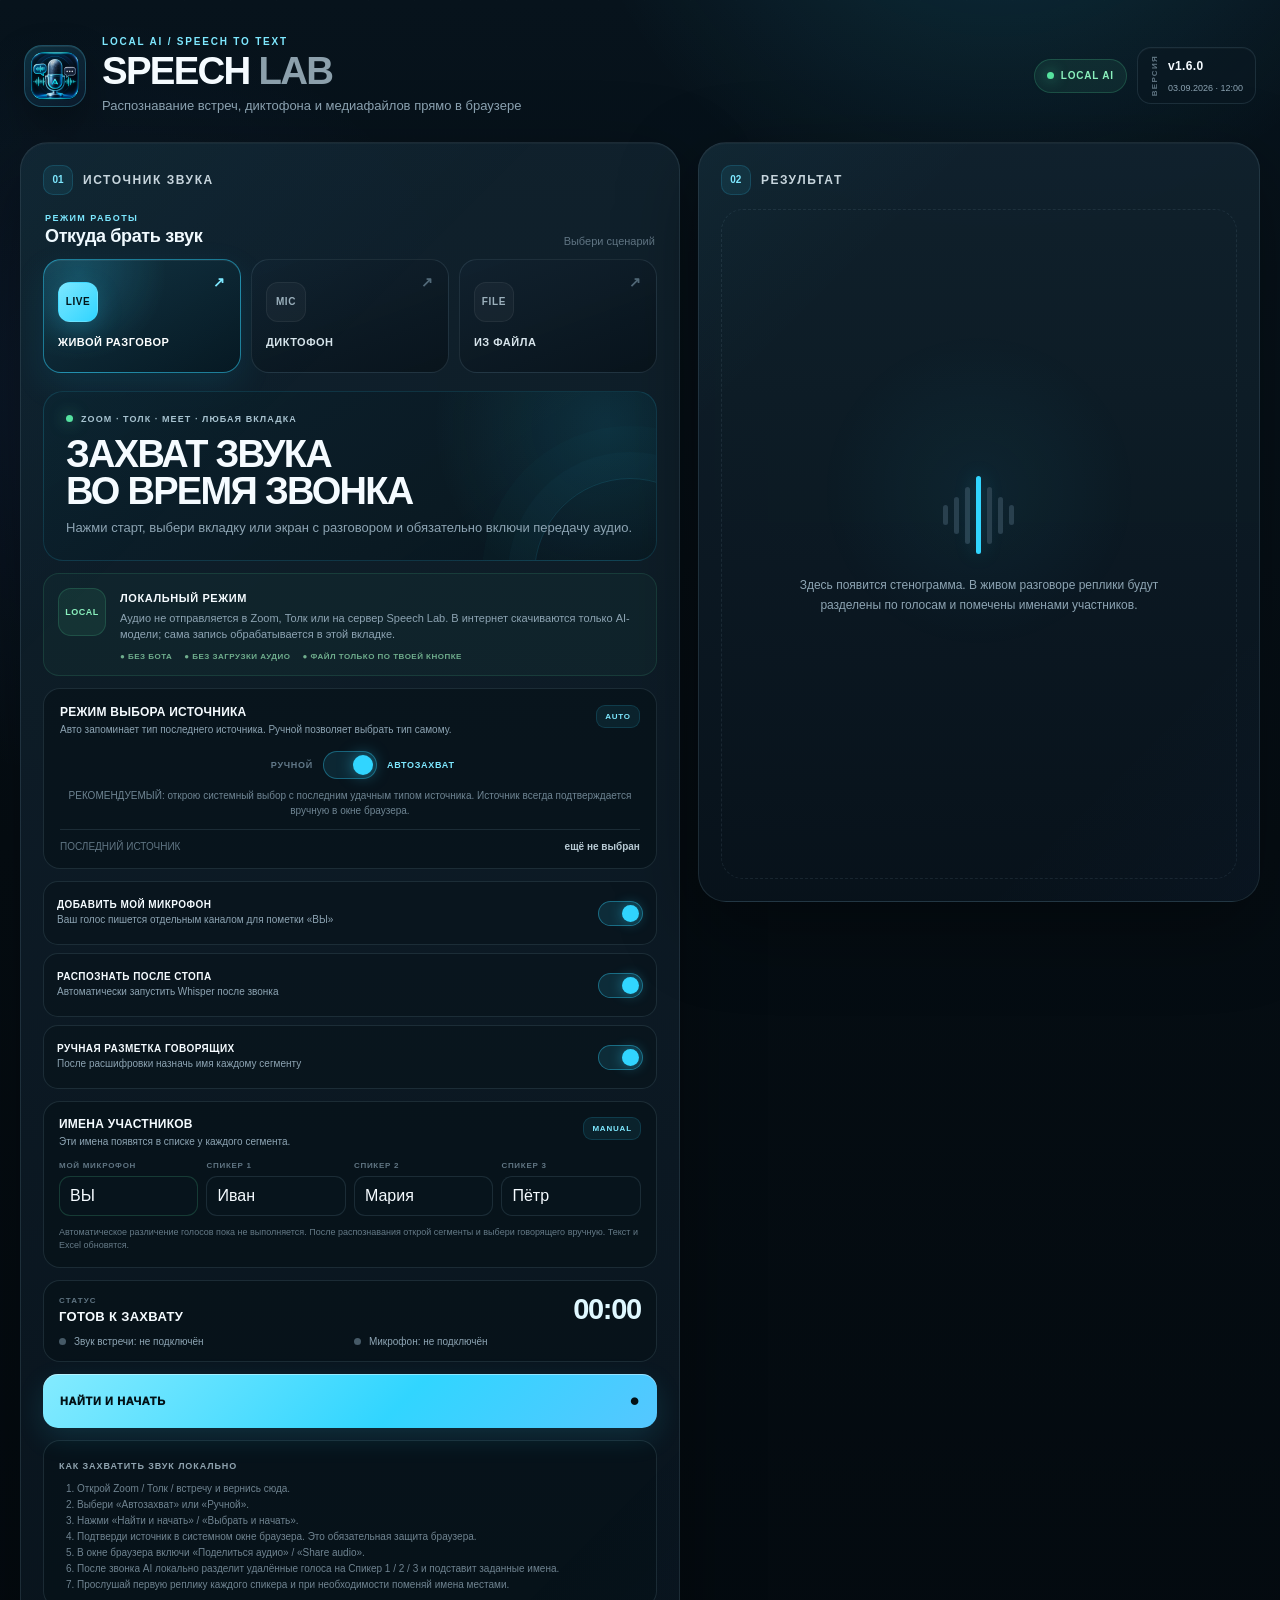
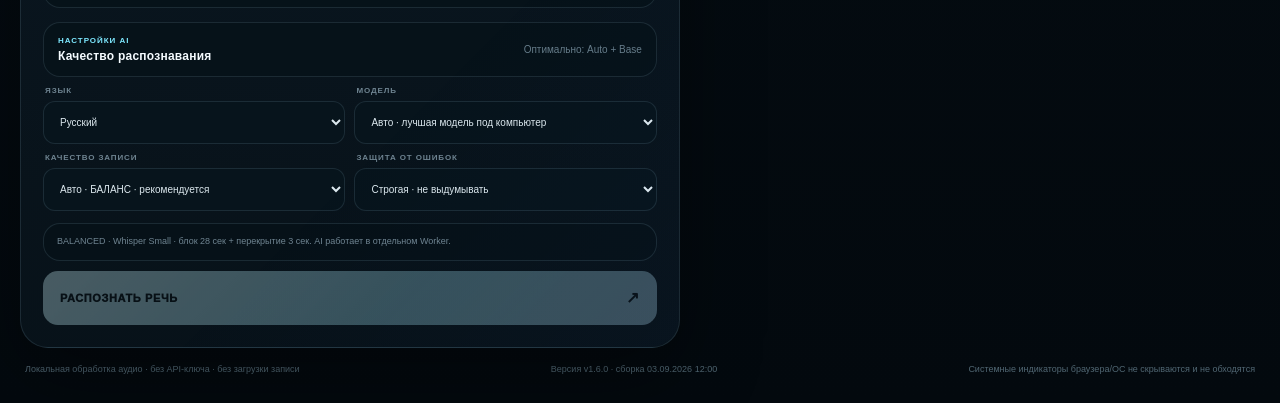
==== commit ea222f03: "Speech Lab v1.6.0: update _preview.html" ====
--- a/_preview.html
+++ b/_preview.html
@@ -13,7 +13,7 @@
   <link rel="preconnect" href="https://cdn.jsdelivr.net" crossorigin />
   <link rel="preconnect" href="https://cdn.sheetjs.com" crossorigin />
   <link rel="preconnect" href="https://huggingface.co" crossorigin />
-  <link rel="stylesheet" href="./styles.css?build=v1.5.0-20260821-0650" />
+  <link rel="stylesheet" href="./styles.css?build=v1.5.1-20260821-0708" />
 </head>
 <body>
   <main class="shell">
@@ -30,8 +30,8 @@
         <div class="badge">LOCAL AI</div>
         <div class="build-badge" id="buildBadge" aria-label="Версия приложения">
           <span>ВЕРСИЯ</span>
-          <strong id="appVersion">v1.5.0</strong>
-          <small id="appBuildTime">21.08.2026 · 06:50</small>
+          <strong id="appVersion">v1.6.0</strong>
+          <small id="appBuildTime">03.09.2026 · 12:00</small>
         </div>
       </div>
     </header>
@@ -133,8 +133,8 @@
 
             <label class="switch-row speaker-switch">
               <span>
-                <strong>РАЗДЕЛИТЬ ГОВОРЯЩИХ</strong>
-                <small>ВЫ — микрофон · удалённые голоса — отдельные спикеры</small>
+                <strong>РУЧНАЯ РАЗМЕТКА ГОВОРЯЩИХ</strong>
+                <small>После расшифровки назначь имя каждому сегменту</small>
               </span>
               <input id="speakerLabelsToggle" type="checkbox" checked />
               <i></i>
@@ -145,9 +145,9 @@
             <div class="speaker-config-head">
               <div>
                 <strong>ИМЕНА УЧАСТНИКОВ</strong>
-                <small>После анализа проверь, как Спикер 1/2/3 сопоставились с людьми.</small>
-              </div>
-              <span>DIARIZATION</span>
+                <small>Эти имена появятся в списке у каждого сегмента.</small>
+              </div>
+              <span>MANUAL</span>
             </div>
             <div class="speaker-name-grid">
               <label class="speaker-name you-name">
@@ -167,7 +167,7 @@
                 <input id="speakerName3" type="text" value="Пётр" maxlength="32" autocomplete="off" />
               </label>
             </div>
-            <p class="speaker-config-note">Модель различает голоса, но не знает реальные имена без образцов голоса. Если после расшифровки Иван и Пётр перепутаны — просто поменяй имена в полях, вся стенограмма обновится.</p>
+            <p class="speaker-config-note">Автоматическое различение голосов пока не выполняется. После распознавания открой сегменты и выбери говорящего вручную. Текст и Excel обновятся.</p>
           </div>
 
           <div class="capture-status idle" id="captureStatus">
@@ -419,13 +419,13 @@
 
     <footer>
       <span>Локальная обработка аудио · без API-ключа · без загрузки записи</span>
-      <span id="footerBuild">Версия v1.5.0 · сборка 21.08.2026 06:50</span>
+      <span id="footerBuild">Версия v1.6.0 · сборка 03.09.2026 12:00</span>
       <span>Системные индикаторы браузера/ОС не скрываются и не обходятся</span>
     </footer>
   </main>
 
   <div class="toast" id="toast" role="status" aria-live="polite"></div>
 
-  <script defer src="./app.js?build=v1.5.0-20260821-0650"></script>
+  <script defer src="./app.js?build=v1.6.0-20260903-1200"></script>
 </body>
 </html>
